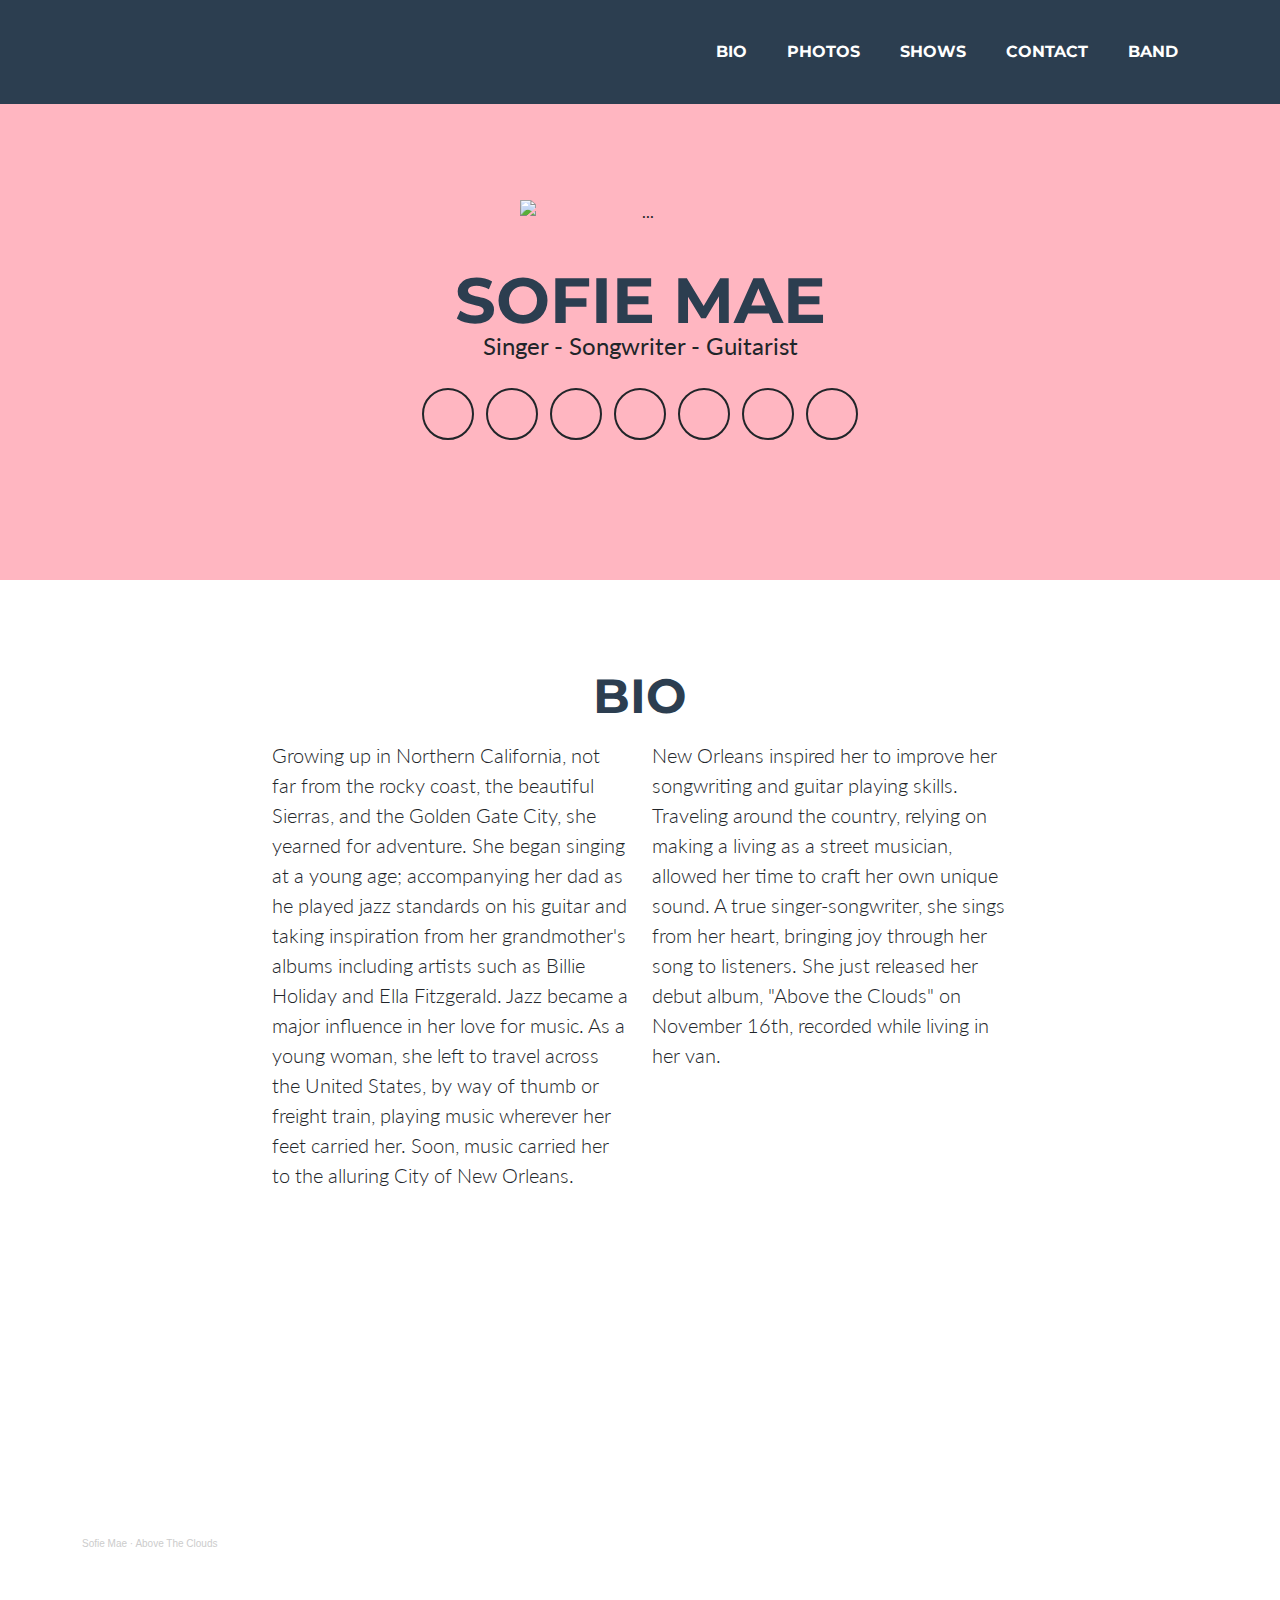
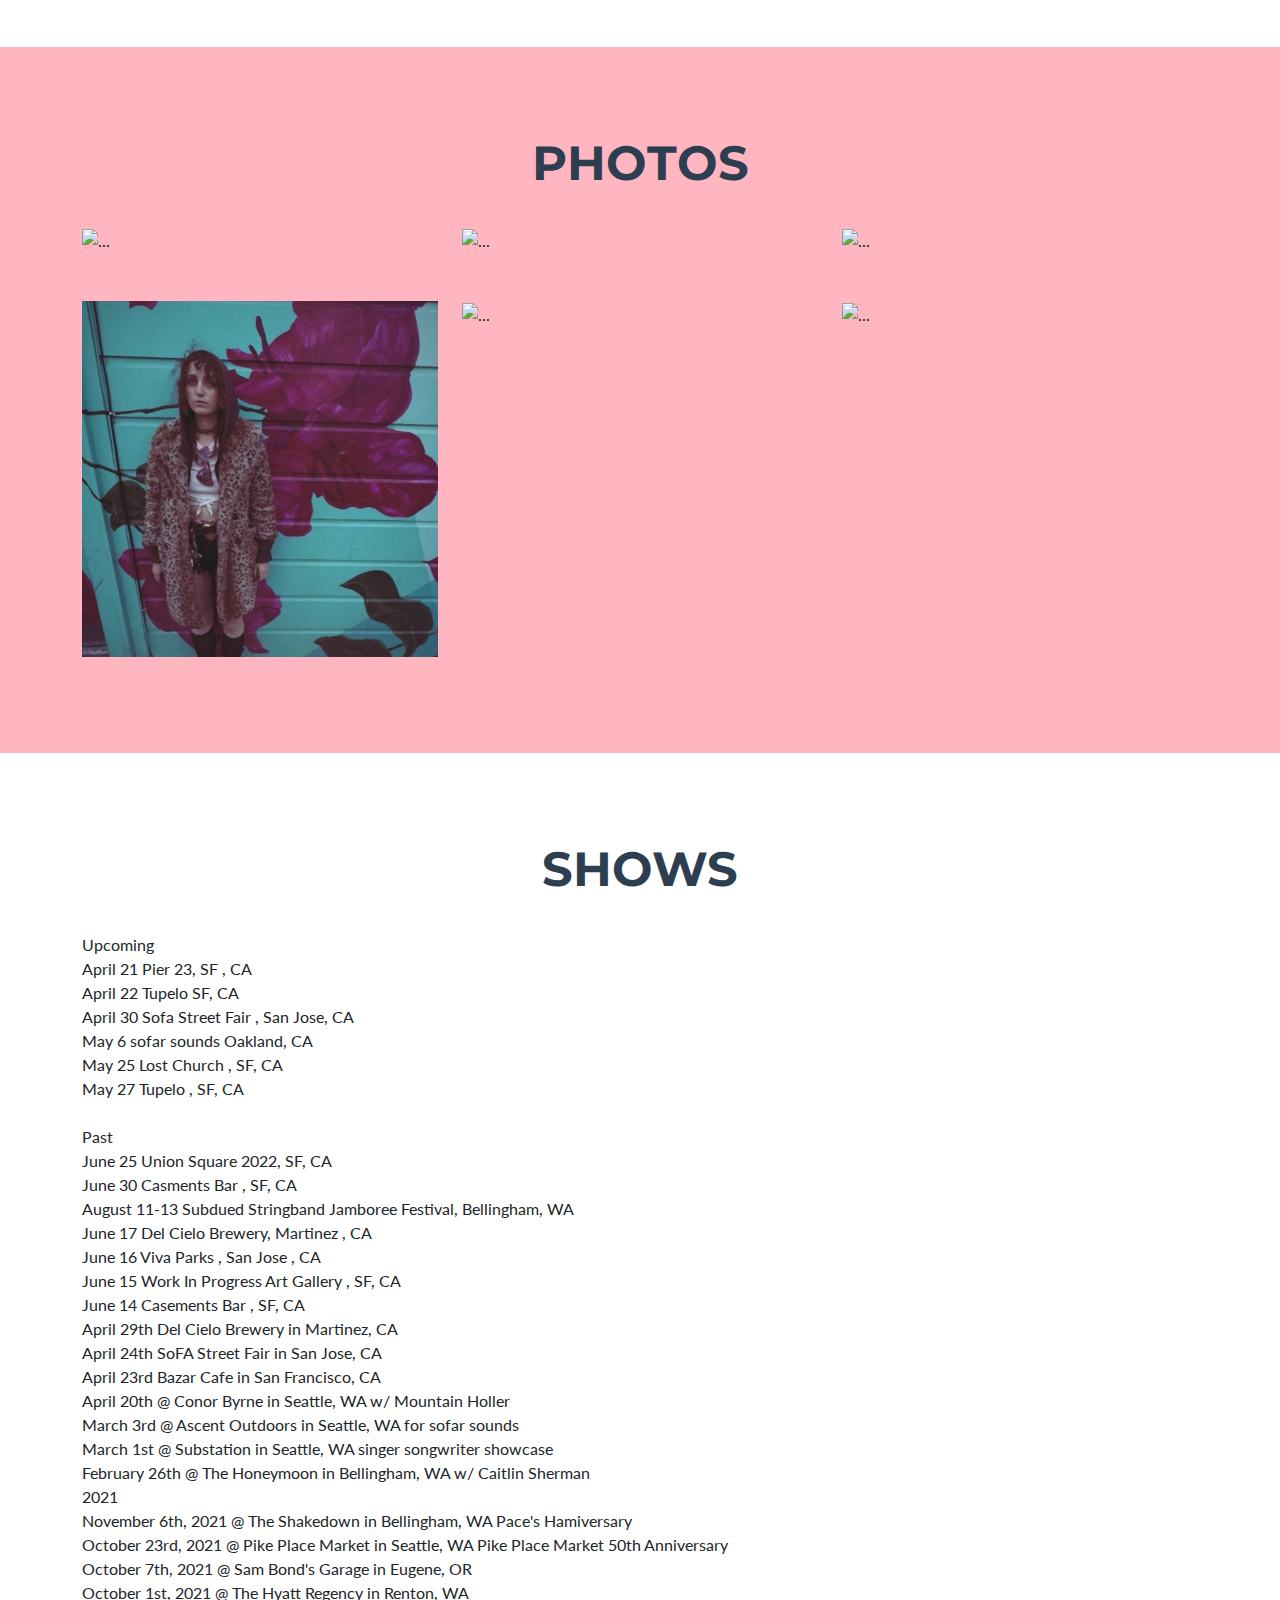
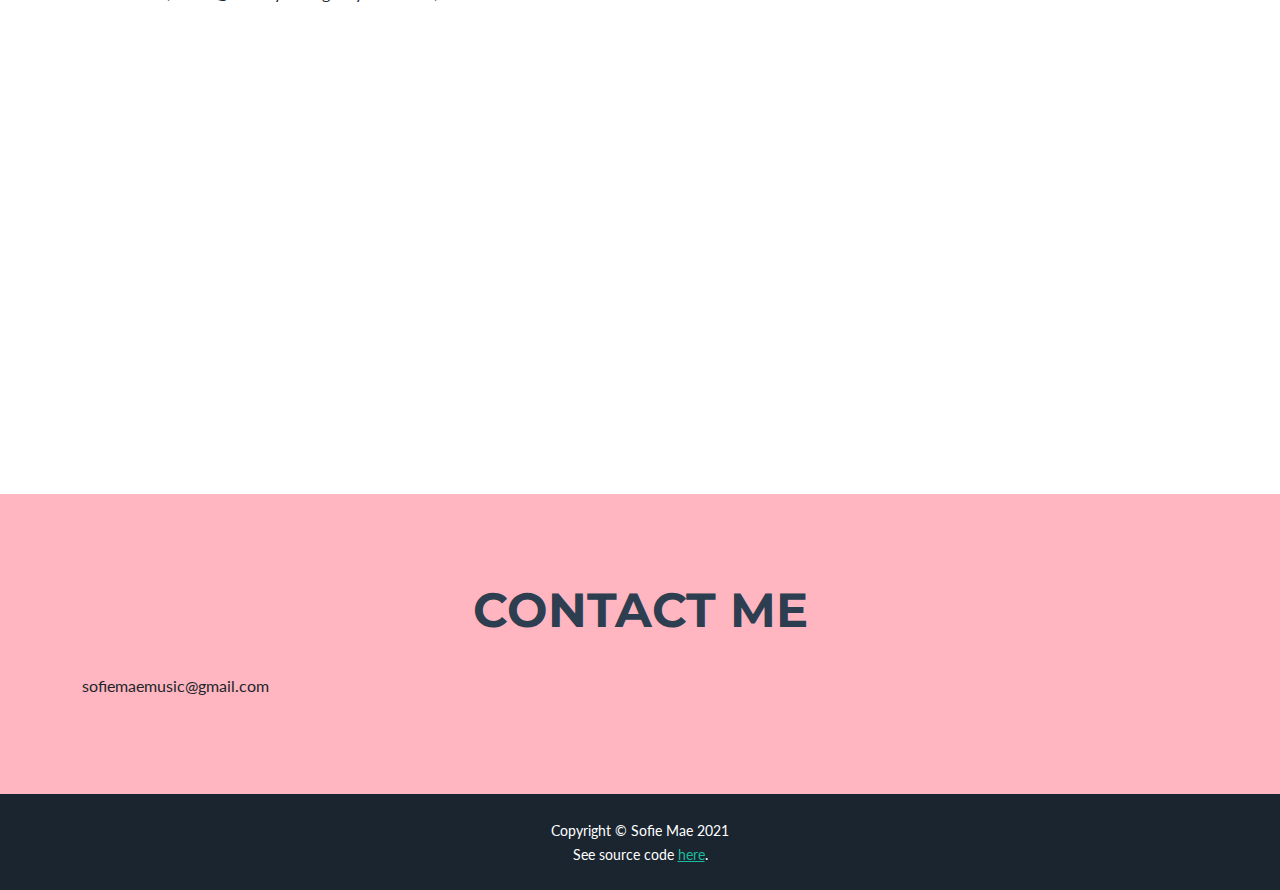
==== index.html @ 4bfcd693 "modify sofie band epk" ====
<!DOCTYPE html>
<html lang="en">
    <head>
        <meta charset="utf-8" />
        <meta name="viewport" content="width=device-width, initial-scale=1, shrink-to-fit=no" />
        <meta name="description" content="" />
        <meta name="author" content="" />
        <title>Sofie Mae - Musician</title>
        <!-- Favicon-->
        <link rel="icon" type="image/x-icon" href="assets/favicon.ico" />
        <!-- Font Awesome icons (free version)-->
        <script src="https://use.fontawesome.com/releases/v5.15.4/js/all.js" crossorigin="anonymous"></script>
        <!-- Google fonts-->
        <link href="https://fonts.googleapis.com/css?family=Montserrat:400,700" rel="stylesheet" type="text/css" />
        <link href="https://fonts.googleapis.com/css?family=Lato:400,700,400italic,700italic" rel="stylesheet" type="text/css" />
        <!-- Core theme CSS (includes Bootstrap)-->
        <link href="css/styles.css" rel="stylesheet" />
    </head>
    <body id="page-top">
        <!-- Navigation-->
        <nav class="navbar navbar-expand-lg bg-secondary text-uppercase fixed-top" id="mainNav">
            <div class="container">
                <!-- <a class="navbar-brand" href="#page-top">Start Bootstrap</a> -->
                <button class="navbar-toggler text-uppercase font-weight-bold bg-primary text-white rounded" type="button" data-bs-toggle="collapse" data-bs-target="#navbarResponsive" aria-controls="navbarResponsive" aria-expanded="false" aria-label="Toggle navigation">
                    Menu
                    <i class="fas fa-bars"></i>
                </button>
                <div class="collapse navbar-collapse" id="navbarResponsive">
                    <ul class="navbar-nav ms-auto">
                        <li class="nav-item mx-0 mx-lg-1"><a class="nav-link py-3 px-0 px-lg-3 rounded" href="#bio">Bio</a></li>
                        <li class="nav-item mx-0 mx-lg-1"><a class="nav-link py-3 px-0 px-lg-3 rounded" href="#photos">Photos</a></li>
                        <li class="nav-item mx-0 mx-lg-1"><a class="nav-link py-3 px-0 px-lg-3 rounded" href="#shows">Shows</a></li>
                        <li class="nav-item mx-0 mx-lg-1"><a class="nav-link py-3 px-0 px-lg-3 rounded" href="#contact">Contact</a></li>
                        <li class="nav-item mx-0 mx-lg-1"><a class="nav-link py-3 px-0 px-lg-3 rounded" href="./band/index.html">Band</a></li>
                    </ul>
                </div>
            </div>
        </nav>
        <!-- Masthead-->
        <header class="masthead bg-primary text-center">
            <div class="container d-flex align-items-center flex-column">
                <!-- Masthead Avatar Image-->
                <img class="masthead-avatar mb-5" src="assets/img/sofiemae_headshot.png" alt="..." />
                <!-- Masthead Heading-->
                <h1 class="masthead-heading text-uppercase text-secondary mb-0">Sofie Mae</h1>
                <!-- Icon Divider-->

                <!-- Masthead Subheading-->
                <p class="masthead-subheading font-weight-light mb-0">Singer - Songwriter - Guitarist</p>
                <br>
                <div class="col-lg-5 mb-5 mb-lg-0">
                    <a class="btn btn-outline-dark btn-social mx-1" href="https://www.facebook.com/sofiemaemusic/"><i class="fab fa-fw fa-facebook-f"></i></a>
                    <a class="btn btn-outline-dark btn-social mx-1" href="https://www.instagram.com/sofie_mae_/?hl=en"><i class="fab fa-fw fa-instagram"></i></a>
                    <a class="btn btn-outline-dark btn-social mx-1" href="https://open.spotify.com/album/0cqaPQWXZ2ipDE9Kksuar0"><i class="fab fa-fw fa-spotify"></i></a>
                    <a class="btn btn-outline-dark btn-social mx-1" href="https://sofiemaemusic.bandcamp.com/"><i class="fab fa-fw fa-bandcamp"></i></a>
                    <a class="btn btn-outline-dark btn-social mx-1" href="https://www.youtube.com/channel/UCxjaNoT_OwjIcikXHtVGrjg/featured"><i class="fab fa-fw fa-youtube"></i></a>
                    <a class="btn btn-outline-dark btn-social mx-1" href="https://soundcloud.com/sofiemae"><i class="fab fa-fw fa-soundcloud"></i></a>
                    <a class="btn btn-outline-dark btn-social mx-1" href="https://music.apple.com/us/artist/sofie-mae/1588811404"><i class="fab fa-fw fa-itunes-note"></i></a>
                </div>
                <div class="divider-custom"> <!-- divider-light -->
                    <!-- <div class="divider-custom-line"></div> -->
                    <!-- <div class="divider-custom-icon"><i class="fas fa-star"></i></div> -->
                    <!-- <div class="divider-custom-line"></div> -->
                </div>
                
            </div>
        </header>
        <!-- Bio Section-->
        <section class="page-section about" id="bio">
            <div class="container">
                <!-- Bio Section Heading-->
                <h2 class="page-section-heading text-center text-uppercase text-secondary mb-0">Bio</h2>
                <br>
                <!-- Bio Section Content-->
                <div class="row">
                    <div class="col-lg-4 ms-auto"><p class="lead">Growing up in Northern California, not far from the rocky coast, the beautiful Sierras, and the Golden Gate City, she yearned for adventure. 
                        She began singing at a young age; accompanying her dad as he played jazz standards on his guitar and taking inspiration from her grandmother's albums including artists such as Billie Holiday and Ella Fitzgerald. 
                        Jazz became a major influence in her love for music. 
                        As a young woman, she left to travel across the United States, by way of thumb or freight train, playing music wherever her feet carried her. 
                        Soon, music carried her to the alluring City of New Orleans. </p></div>
                    <div class="col-lg-4 me-auto"><p class="lead"> New Orleans inspired her to improve her songwriting and guitar playing skills. 
                        Traveling around the country, relying on making a living as a street musician, allowed her time to craft her own unique sound. 
                        A true singer-songwriter, she sings from her heart, bringing joy through her song to listeners. 
                        She just released her debut album, "Above the Clouds" on November 16th, recorded while living in her van.</p></div>
                </div>
                <br>
                <iframe width="100%" height="300" scrolling="no" frameborder="no" allow="autoplay" src="https://w.soundcloud.com/player/?url=https%3A//api.soundcloud.com/playlists/1343465968&color=%23d894ac&auto_play=false&hide_related=false&show_comments=true&show_user=true&show_reposts=false&show_teaser=true&visual=true"></iframe><div style="font-size: 10px; color: #cccccc;line-break: anywhere;word-break: normal;overflow: hidden;white-space: nowrap;text-overflow: ellipsis; font-family: Interstate,Lucida Grande,Lucida Sans Unicode,Lucida Sans,Garuda,Verdana,Tahoma,sans-serif;font-weight: 100;"><a href="https://soundcloud.com/sofiemae" title="Sofie Mae" target="_blank" style="color: #cccccc; text-decoration: none;">Sofie Mae</a> · <a href="https://soundcloud.com/sofiemae/sets/above-the-clouds" title="Above The Clouds" target="_blank" style="color: #cccccc; text-decoration: none;">Above The Clouds</a></div>
            </div>
        </section>
        <!-- Photos Section-->
        <section class="page-section bg-primary mb-0" id="photos">
            <div class="container">
                <!-- Portfolio Section Heading-->
                <h2 class="page-section-heading text-center text-uppercase text-secondary mb-0">Photos</h2>
                <!-- Icon Divider-->
                <div class="divider-custom">
                    <!-- <div class="divider-custom-line"></div> -->
                </div>
                <!-- Portfolio Grid Items-->
                <div class="row justify-content-center">
                    <!-- Portfolio Item 1-->
                    <div class="col-md-6 col-lg-4 mb-5">
                        <div class="portfolio-item mx-auto">
                            <img class="img-fluid rounded-edges" src="assets/img/portfolio/sofie1.jpeg" alt="..." />
                        </div>
                    </div>
                    <!-- Portfolio Item 2-->
                    <div class="col-md-6 col-lg-4 mb-5">
                        <div class="portfolio-item mx-auto">
                            <img class="img-fluid rounded-edges" src="assets/img/portfolio/sofie7.png" alt="..." />
                        </div>
                    </div>
                    <!-- Portfolio Item 3-->
                    <div class="col-md-6 col-lg-4 mb-5">
                        <div class="portfolio-item mx-auto">
                            <img class="img-fluid rounded-edges" src="assets/img/portfolio/sofie3.jpeg" alt="..." />
                        </div>
                    </div>
                    
                    <!-- Portfolio Item 4-->
                    <div class="col-md-6 col-lg-4 mb-5 mb-lg-0">
                        <div class="portfolio-item mx-auto">
                            <img class="img-fluid rounded-edges" src="assets/img/portfolio/sofie8.jpg" alt="..." />
                        </div>
                    </div>
                    <!-- Portfolio Item 5-->
                    <div class="col-md-6 col-lg-4 mb-5 mb-md-0">
                        <div class="portfolio-item mx-auto">
                            <img class="img-fluid rounded-edges" src="assets/img/portfolio/sofie5.jpeg" alt="..." />
                        </div>
                    </div>
                    <!-- Portfolio Item 6-->
                    <div class="col-md-6 col-lg-4 mb-5">
                        <div class="portfolio-item mx-auto">
                            <img class="img-fluid rounded-edges" src="assets/img/portfolio/sofie6.jpeg" alt="..." />
                        </div>
                    </div>
                </div>
            </div>
        </section>
        <!-- Shows Section-->
        <section class="page-section mb-0" id="shows">
            <div class="container">
                <!-- Shows Section Heading-->
                <h2 class="page-section-heading text-center text-uppercase text-secondary mb-0">Shows</h2>
                <!-- Icon Divider-->
                <div class="divider-custom">
                    <!-- <div class="divider-custom-line"></div> -->
                    <!-- <div class="divider-custom-line"></div> -->
                </div>
               
                
               Upcoming <br>
                
               April 21 Pier 23, SF , CA <br>
                
               April 22  Tupelo  SF, CA <br>
                
               April 30 Sofa Street Fair , San Jose, CA <br>
                
               May 6  sofar sounds Oakland, CA <br>
                
               May 25 Lost Church , SF, CA <br>
                
               May 27 Tupelo , SF, CA <br><br>
                
               Past  <br> 
                
               June 25 Union Square 2022, SF, CA <br>
               
               June 30 Casments Bar , SF, CA <br>
                
               August 11-13 Subdued Stringband Jamboree Festival, Bellingham, WA <br>
                
               June 17 Del Cielo Brewery, Martinez , CA <br> 
                
               June 16 Viva Parks , San Jose , CA <br> 
                
               June 15 Work In Progress Art Gallery , SF, CA <br>
               
               June 14 Casements Bar , SF, CA <br>
              
               April 29th Del Cielo Brewery in Martinez, CA <br>
                  
               April 24th SoFA Street Fair in San Jose, CA <br>
                
               April 23rd Bazar Cafe in San Francisco, CA <br> 
                           
               April 20th @ Conor Byrne in Seattle, WA
               w/ Mountain Holler<br> 
                
               March 3rd @ Ascent Outdoors in Seattle, WA
               for sofar sounds<br>
               
               March 1st @ Substation in Seattle, WA
               singer songwriter showcase <br>
                
               February 26th @ The Honeymoon in Bellingham, WA
               w/ Caitlin Sherman <br>
                
               2021 <br>
                
               November 6th, 2021 @ The Shakedown in Bellingham, WA
               Pace's Hamiversary<br>
                
               October 23rd, 2021 @ Pike Place Market in Seattle, WA
               Pike Place Market 50th Anniversary<br>
                
               October 7th, 2021 @ Sam Bond's Garage in Eugene, OR<br>
              
               October 1st, 2021 @ The Hyatt Regency in Renton, WA<br>
                
                
                <br><br><br>
                
                <center><iframe width="560" height="315" src="https://www.youtube.com/embed/391ldFhohDA" title="YouTube video player" frameborder="0" allow="accelerometer; autoplay; clipboard-write; encrypted-media; gyroscope; picture-in-picture" allowfullscreen></iframe></center>
            </div>
        </section>
         <!-- Contact Section-->
        <section class="page-section bg-primary mb-0" id="contact">
            <div class="container">
                <!-- Contact Section Heading-->
                <h2 class="page-section-heading text-center text-uppercase text-secondary mb-0">Contact Me</h2>
                <!-- Icon Divider-->
                <div class="divider-custom">
                    <!-- <div class="divider-custom-line"></div> -->
                    <!-- <div class="divider-custom-icon"><i class="fas fa-star"></i></div> -->
                    <!-- <div class="divider-custom-line"></div> -->
                </div>
                
                sofiemaemusic@gmail.com
               
            </div>
        </section>
        <!-- Copyright Section-->
        <div class="copyright py-4 text-center text-white">
            <div class="container"><small>Copyright &copy; Sofie Mae 2021</small></div>
            <div class="container"><small>See source code <a href="https://github.com/j-woodlee/sofiemae-website">here</a>. </small></div>

        </div>
        <!-- Bootstrap core JS-->
        <script src="https://cdn.jsdelivr.net/npm/bootstrap@5.1.3/dist/js/bootstrap.bundle.min.js"></script>
        <!-- Core theme JS-->
        <script src="js/scripts.js"></script>
        <!-- * * * * * * * * * * * * * * * * * * * * * * * * * * * * * * * * * * * * * * * *-->
        <!-- * *                               SB Forms JS                               * *-->
        <!-- * * Activate your form at https://startbootstrap.com/solution/contact-forms * *-->
        <!-- * * * * * * * * * * * * * * * * * * * * * * * * * * * * * * * * * * * * * * * *-->
        <script src="https://cdn.startbootstrap.com/sb-forms-latest.js"></script>
    </body>
</html>
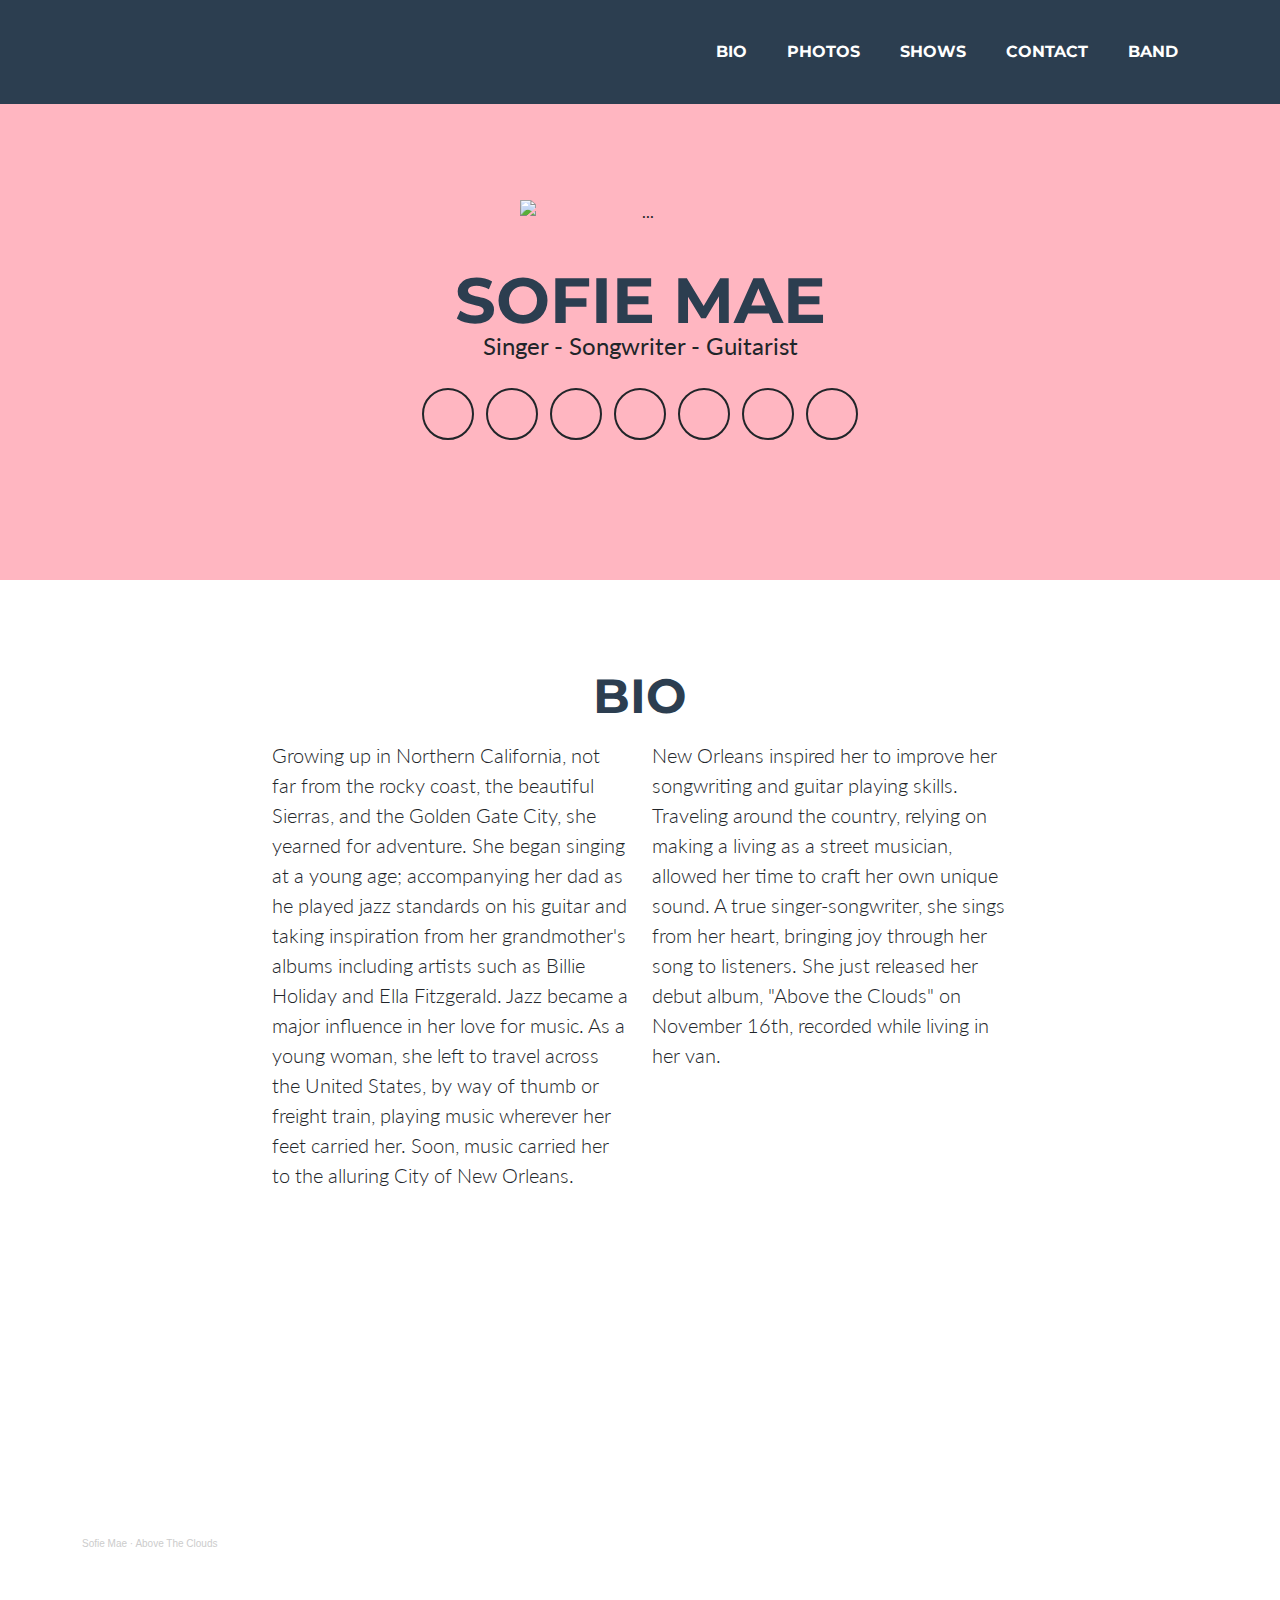
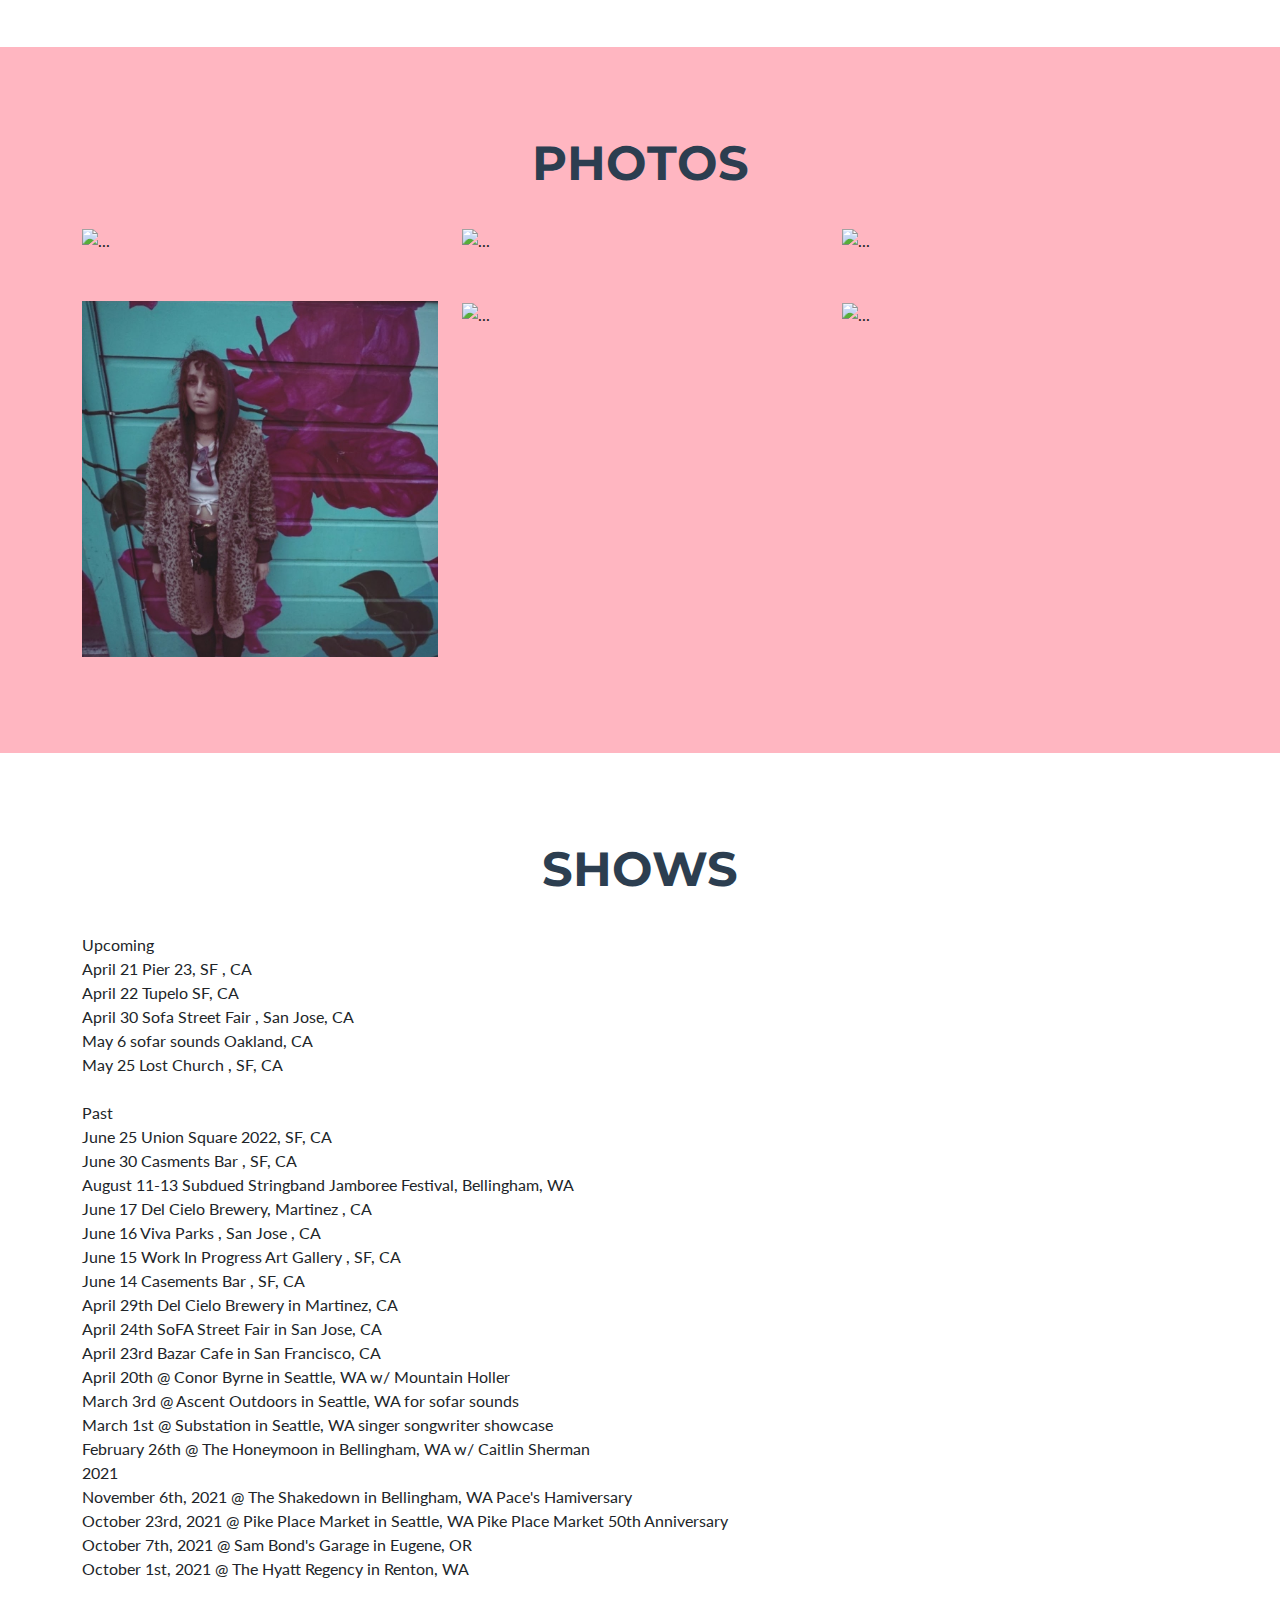
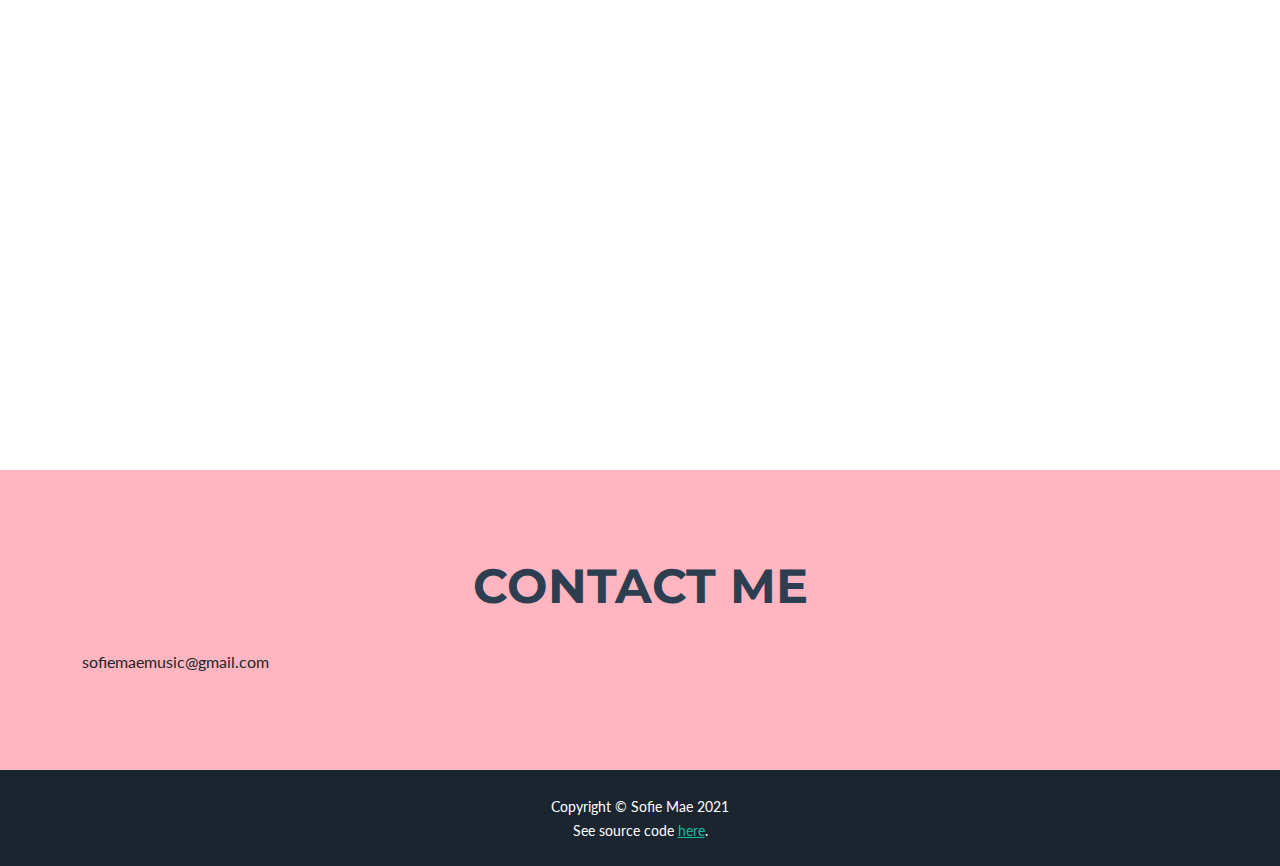
==== commit a9a7f510: "Update index.html" ====
--- a/index.html
+++ b/index.html
@@ -160,9 +160,8 @@
                 
                May 6  sofar sounds Oakland, CA <br>
                 
-               May 25 Lost Church , SF, CA <br>
-                
-               May 27 Tupelo , SF, CA <br><br>
+               May 25 Lost Church , SF, CA <br><br>
+                
                 
                Past  <br> 
                 
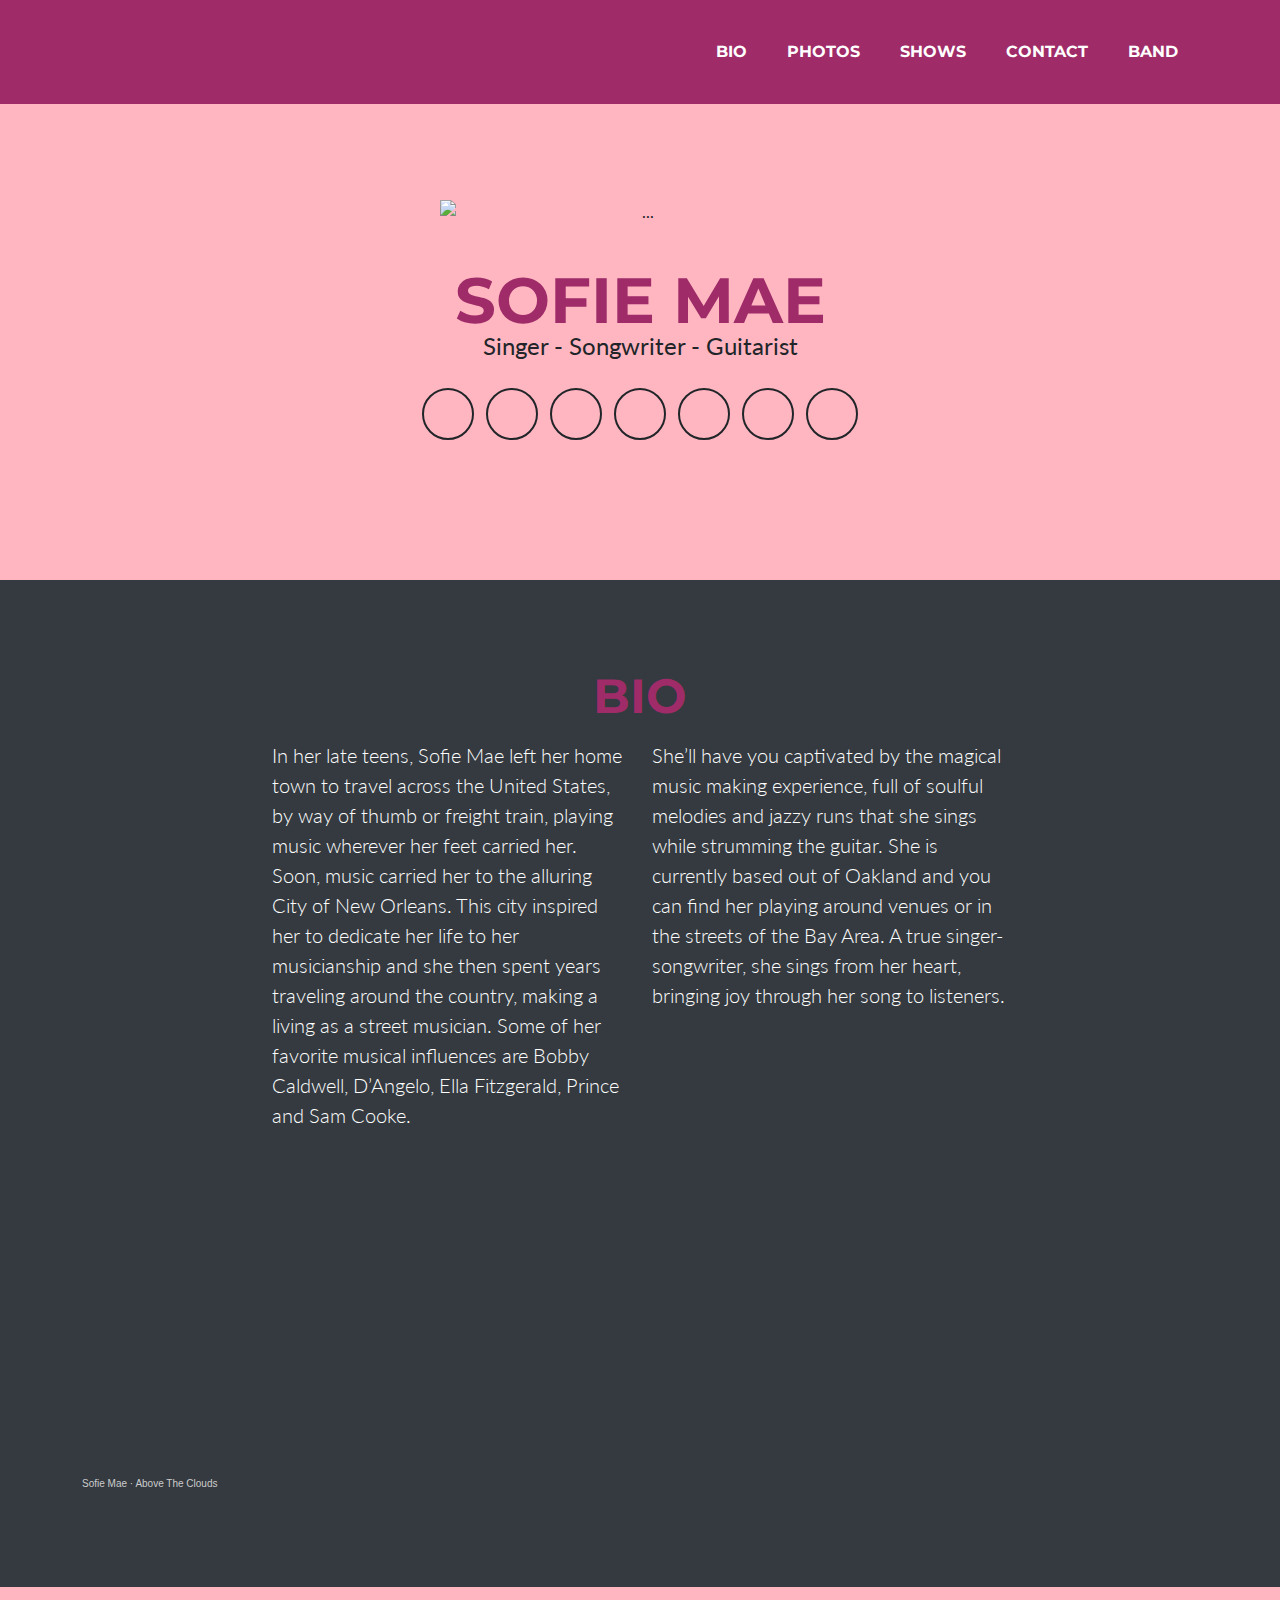
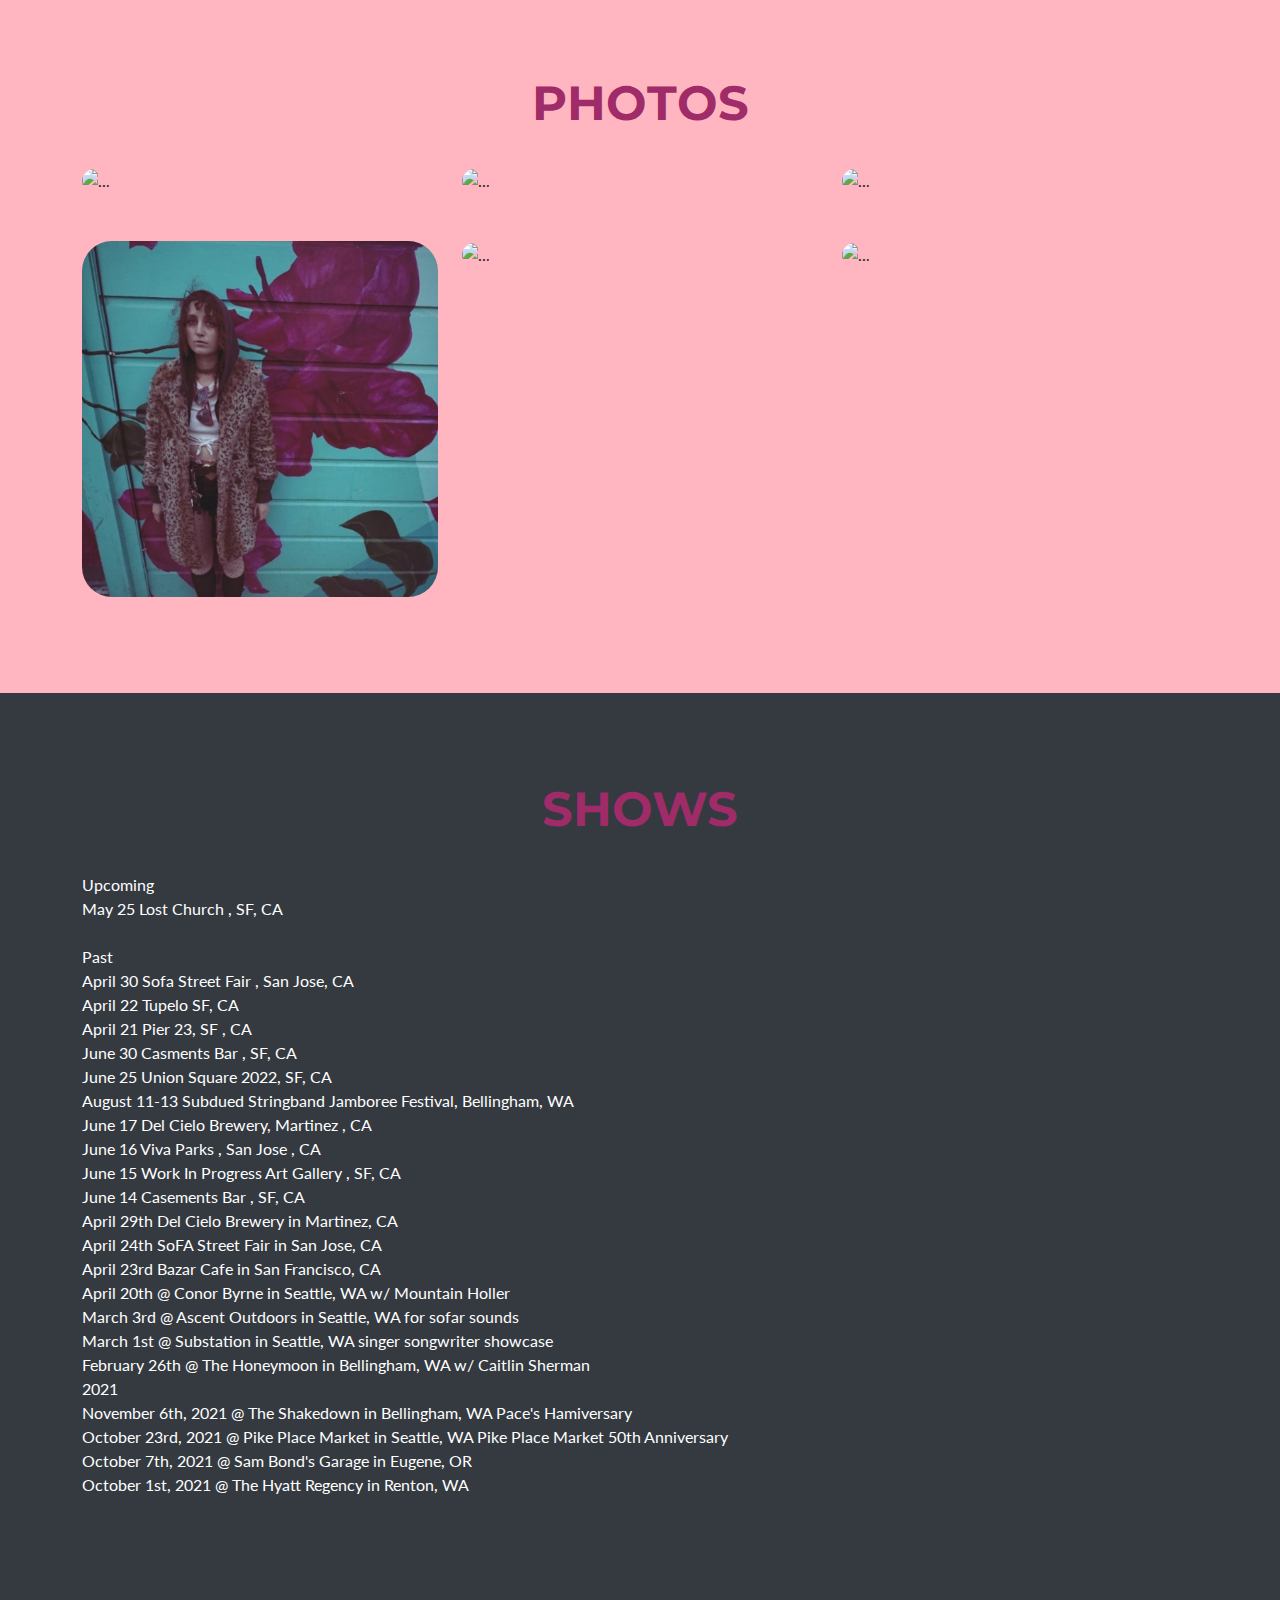
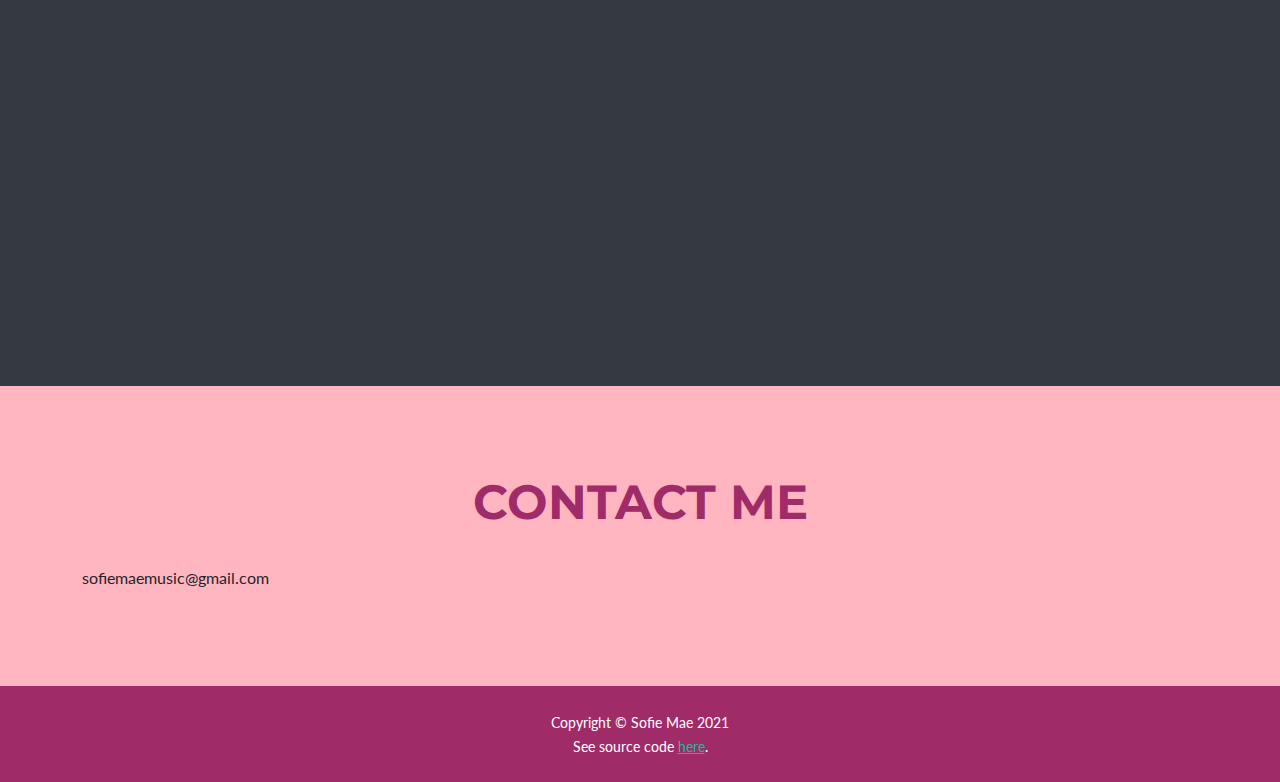
==== commit 2f4e6f16: "make gray" ====
--- a/index.html
+++ b/index.html
@@ -66,22 +66,23 @@
             </div>
         </header>
         <!-- Bio Section-->
-        <section class="page-section about" id="bio">
+        <section class="page-section about bg-gray text-white" id="bio">
             <div class="container">
                 <!-- Bio Section Heading-->
                 <h2 class="page-section-heading text-center text-uppercase text-secondary mb-0">Bio</h2>
                 <br>
                 <!-- Bio Section Content-->
                 <div class="row">
-                    <div class="col-lg-4 ms-auto"><p class="lead">Growing up in Northern California, not far from the rocky coast, the beautiful Sierras, and the Golden Gate City, she yearned for adventure. 
-                        She began singing at a young age; accompanying her dad as he played jazz standards on his guitar and taking inspiration from her grandmother's albums including artists such as Billie Holiday and Ella Fitzgerald. 
-                        Jazz became a major influence in her love for music. 
-                        As a young woman, she left to travel across the United States, by way of thumb or freight train, playing music wherever her feet carried her. 
-                        Soon, music carried her to the alluring City of New Orleans. </p></div>
-                    <div class="col-lg-4 me-auto"><p class="lead"> New Orleans inspired her to improve her songwriting and guitar playing skills. 
-                        Traveling around the country, relying on making a living as a street musician, allowed her time to craft her own unique sound. 
-                        A true singer-songwriter, she sings from her heart, bringing joy through her song to listeners. 
-                        She just released her debut album, "Above the Clouds" on November 16th, recorded while living in her van.</p></div>
+                    <div class="col-lg-4 ms-auto"><p class="lead">In her late teens, Sofie Mae left her home town to travel across the United States, 
+                        by way of thumb or freight train, playing music wherever her feet carried her. Soon, music carried her to the 
+                        alluring City of New Orleans. This city inspired her to dedicate her life to her musicianship and she then spent years 
+                        traveling around the country, making a living as a street musician.  Some of her favorite musical influences are Bobby Caldwell,
+                        D’Angelo, Ella Fitzgerald, Prince and Sam Cooke.   </p></div>
+                    <div class="col-lg-4 me-auto"><p class="lead"> She’ll have you captivated by the magical music making experience, full of soulful 
+                        melodies and jazzy runs that she sings while strumming the guitar. She is currently based out of Oakland and you can find her 
+                        playing around venues or in the streets of the Bay Area.  A true singer-songwriter, she sings from her heart, bringing joy 
+                        through her song to listeners. 
+</p></div>
                 </div>
                 <br>
                 <iframe width="100%" height="300" scrolling="no" frameborder="no" allow="autoplay" src="https://w.soundcloud.com/player/?url=https%3A//api.soundcloud.com/playlists/1343465968&color=%23d894ac&auto_play=false&hide_related=false&show_comments=true&show_user=true&show_reposts=false&show_teaser=true&visual=true"></iframe><div style="font-size: 10px; color: #cccccc;line-break: anywhere;word-break: normal;overflow: hidden;white-space: nowrap;text-overflow: ellipsis; font-family: Interstate,Lucida Grande,Lucida Sans Unicode,Lucida Sans,Garuda,Verdana,Tahoma,sans-serif;font-weight: 100;"><a href="https://soundcloud.com/sofiemae" title="Sofie Mae" target="_blank" style="color: #cccccc; text-decoration: none;">Sofie Mae</a> · <a href="https://soundcloud.com/sofiemae/sets/above-the-clouds" title="Above The Clouds" target="_blank" style="color: #cccccc; text-decoration: none;">Above The Clouds</a></div>
@@ -139,7 +140,7 @@
             </div>
         </section>
         <!-- Shows Section-->
-        <section class="page-section mb-0" id="shows">
+        <section class="page-section mb-0 bg-gray text-white" id="shows">
             <div class="container">
                 <!-- Shows Section Heading-->
                 <h2 class="page-section-heading text-center text-uppercase text-secondary mb-0">Shows</h2>
@@ -152,23 +153,21 @@
                 
                Upcoming <br>
                 
+               May 25 Lost Church , SF, CA <br><br>
+             
+                
+               Past  <br> 
+                
+               April 30 Sofa Street Fair , San Jose, CA <br>
+                
+               April 22  Tupelo  SF, CA <br>
+               
                April 21 Pier 23, SF , CA <br>
                 
-               April 22  Tupelo  SF, CA <br>
-                
-               April 30 Sofa Street Fair , San Jose, CA <br>
-                
-               May 6  sofar sounds Oakland, CA <br>
-                
-               May 25 Lost Church , SF, CA <br><br>
-                
-                
-               Past  <br> 
+               June 30 Casments Bar , SF, CA <br>
                 
                June 25 Union Square 2022, SF, CA <br>
-               
-               June 30 Casments Bar , SF, CA <br>
-                
+              
                August 11-13 Subdued Stringband Jamboree Festival, Bellingham, WA <br>
                 
                June 17 Del Cielo Brewery, Martinez , CA <br> 
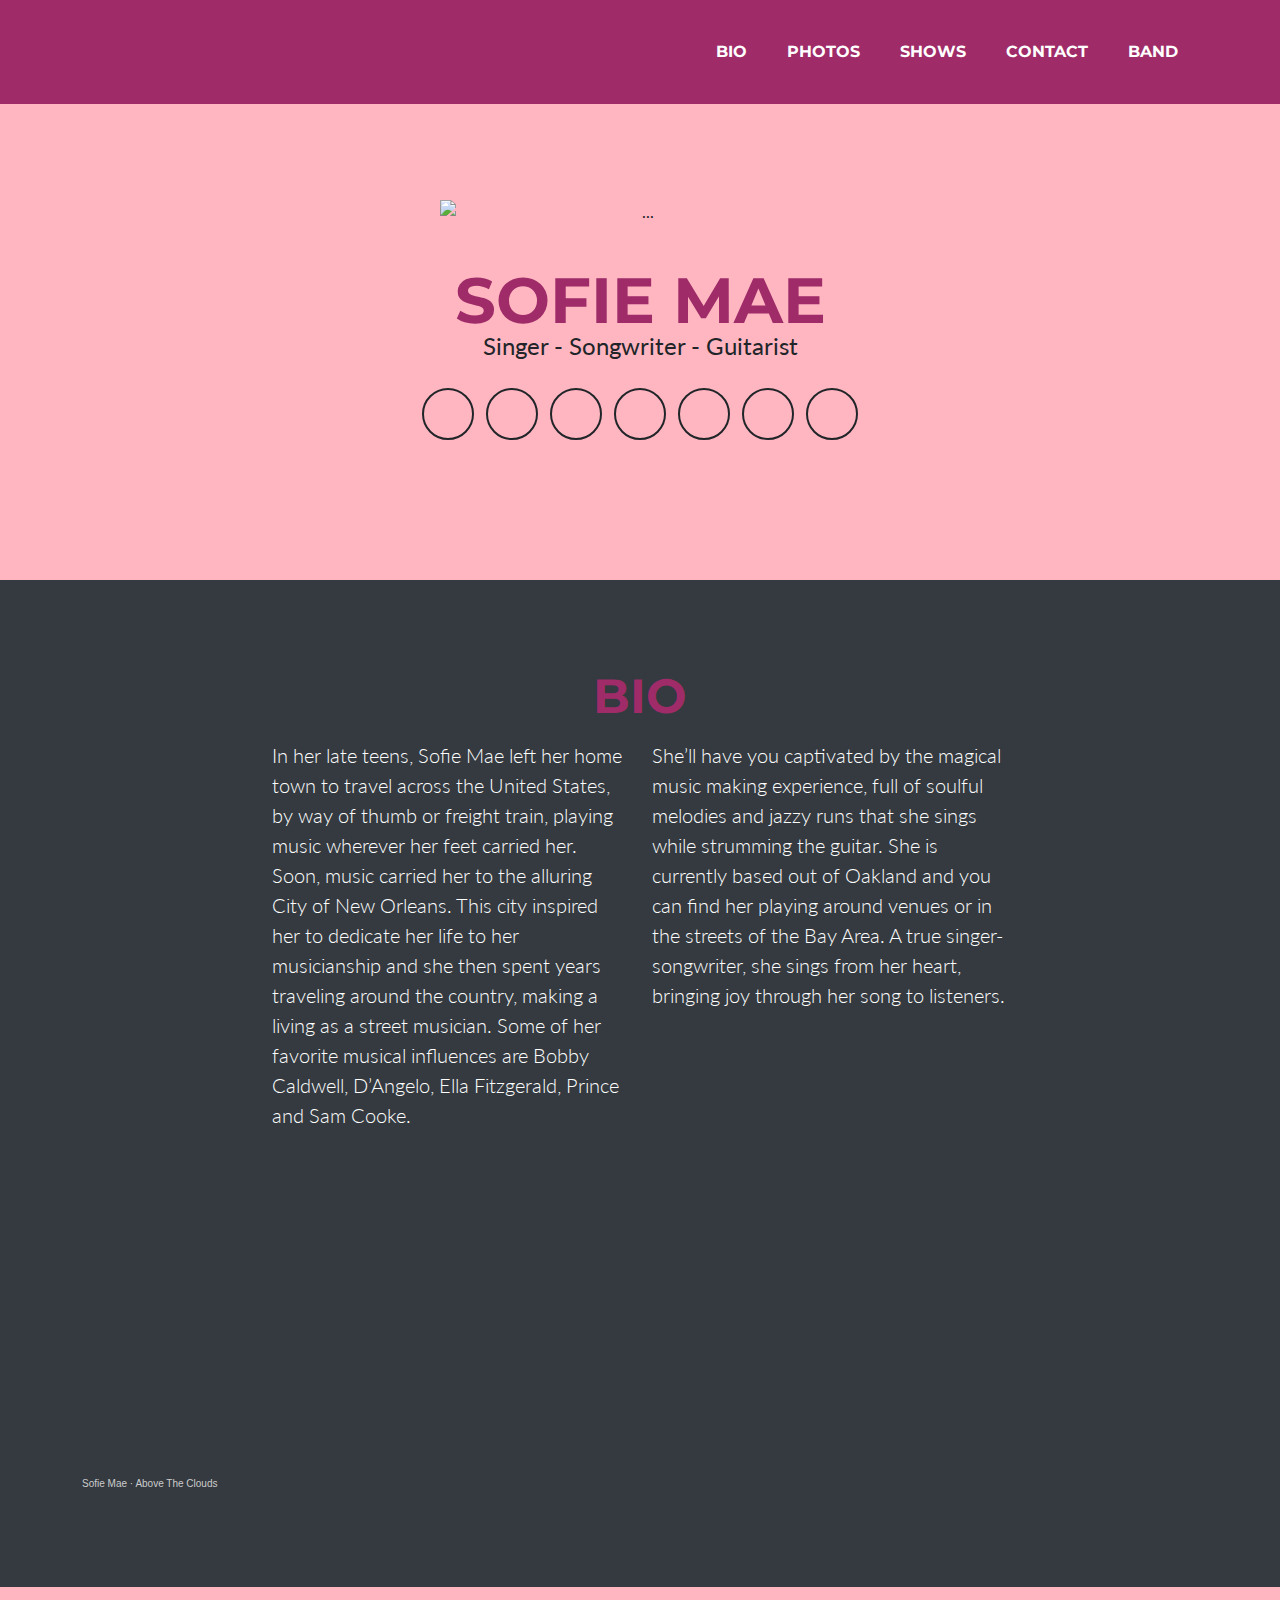
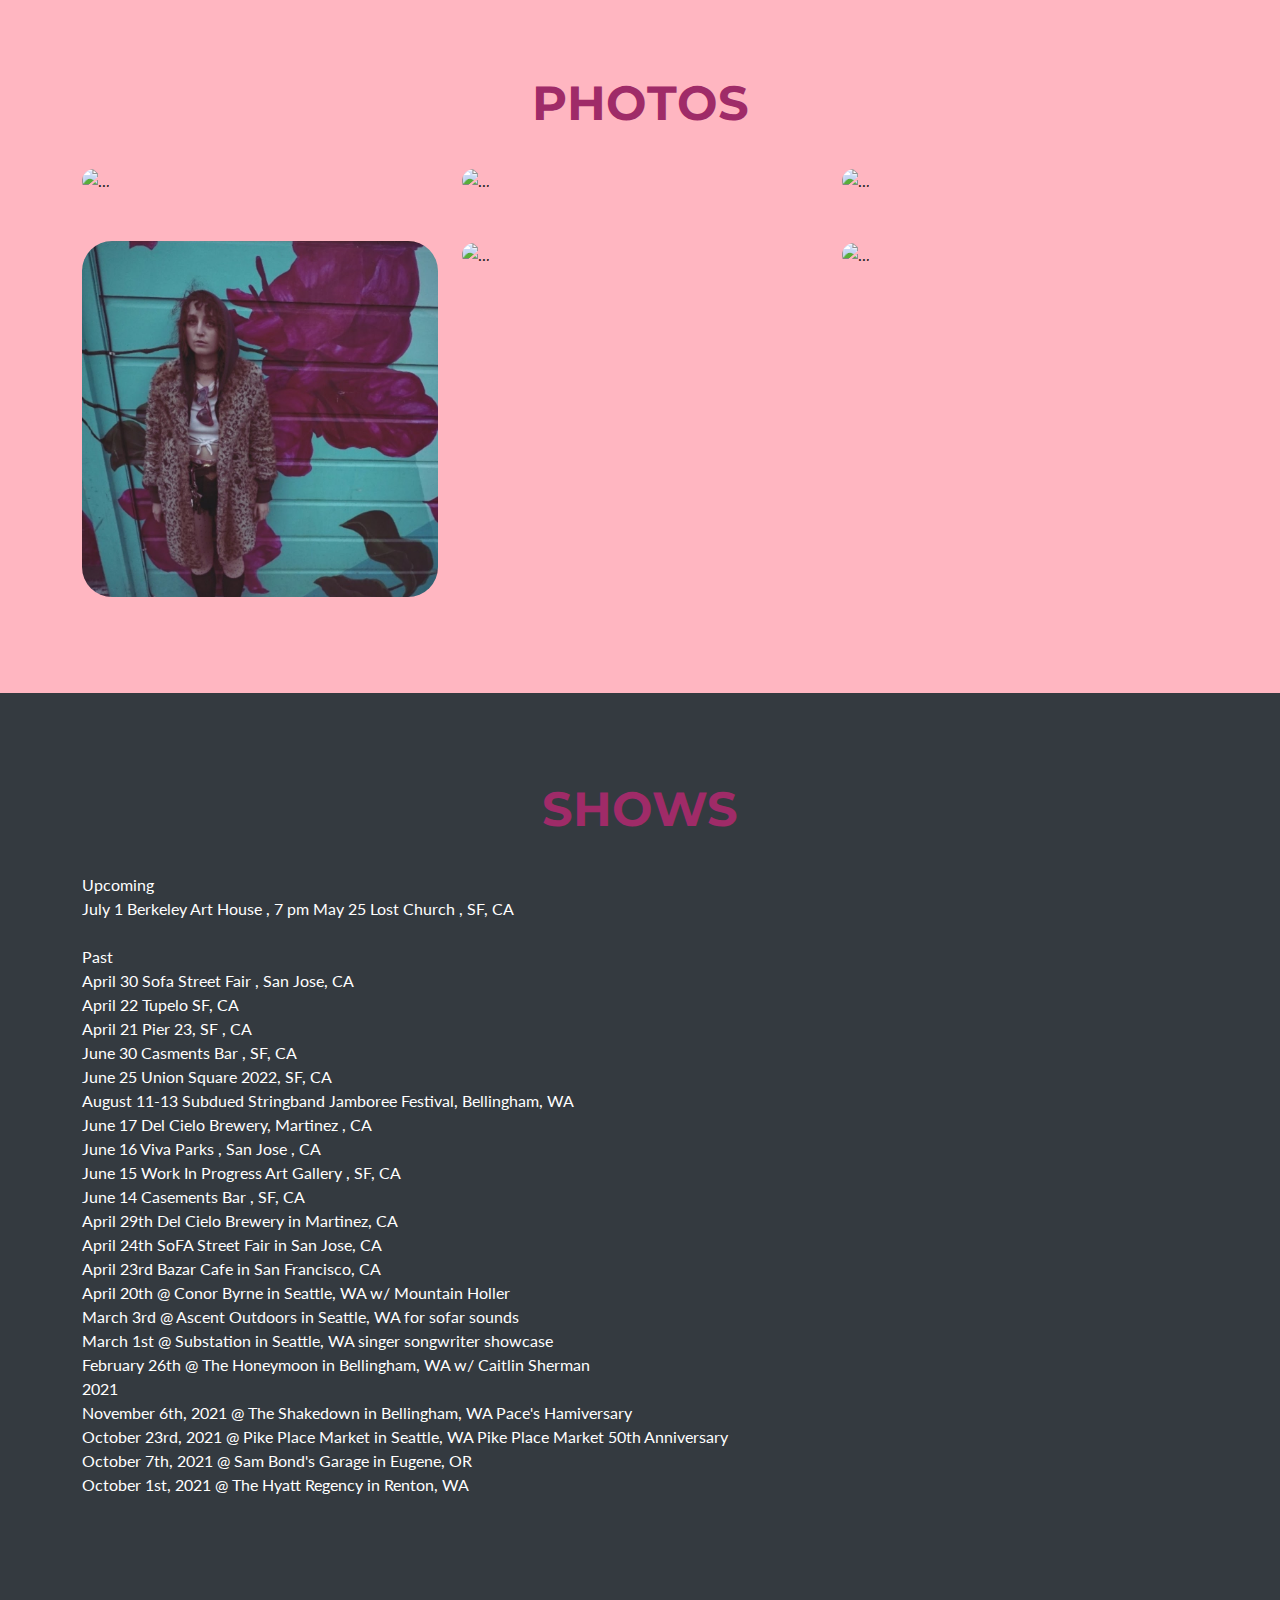
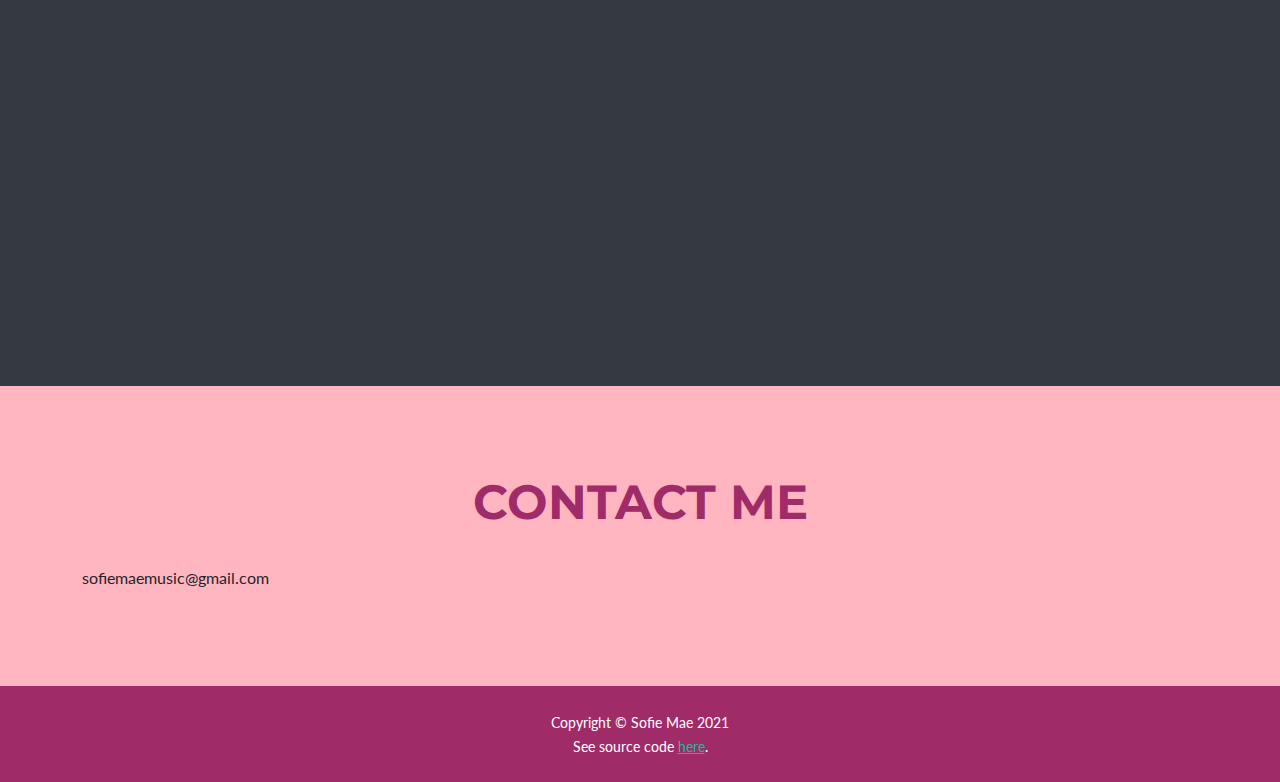
==== commit 0a2e71a3: "Merge branch 'master' of https://github.com/j-woodlee/sofiemae-website" ====
--- a/index.html
+++ b/index.html
@@ -152,6 +152,8 @@
                
                 
                Upcoming <br>
+
+               July 1  Berkeley Art House , 7 pm
                 
                May 25 Lost Church , SF, CA <br><br>
              
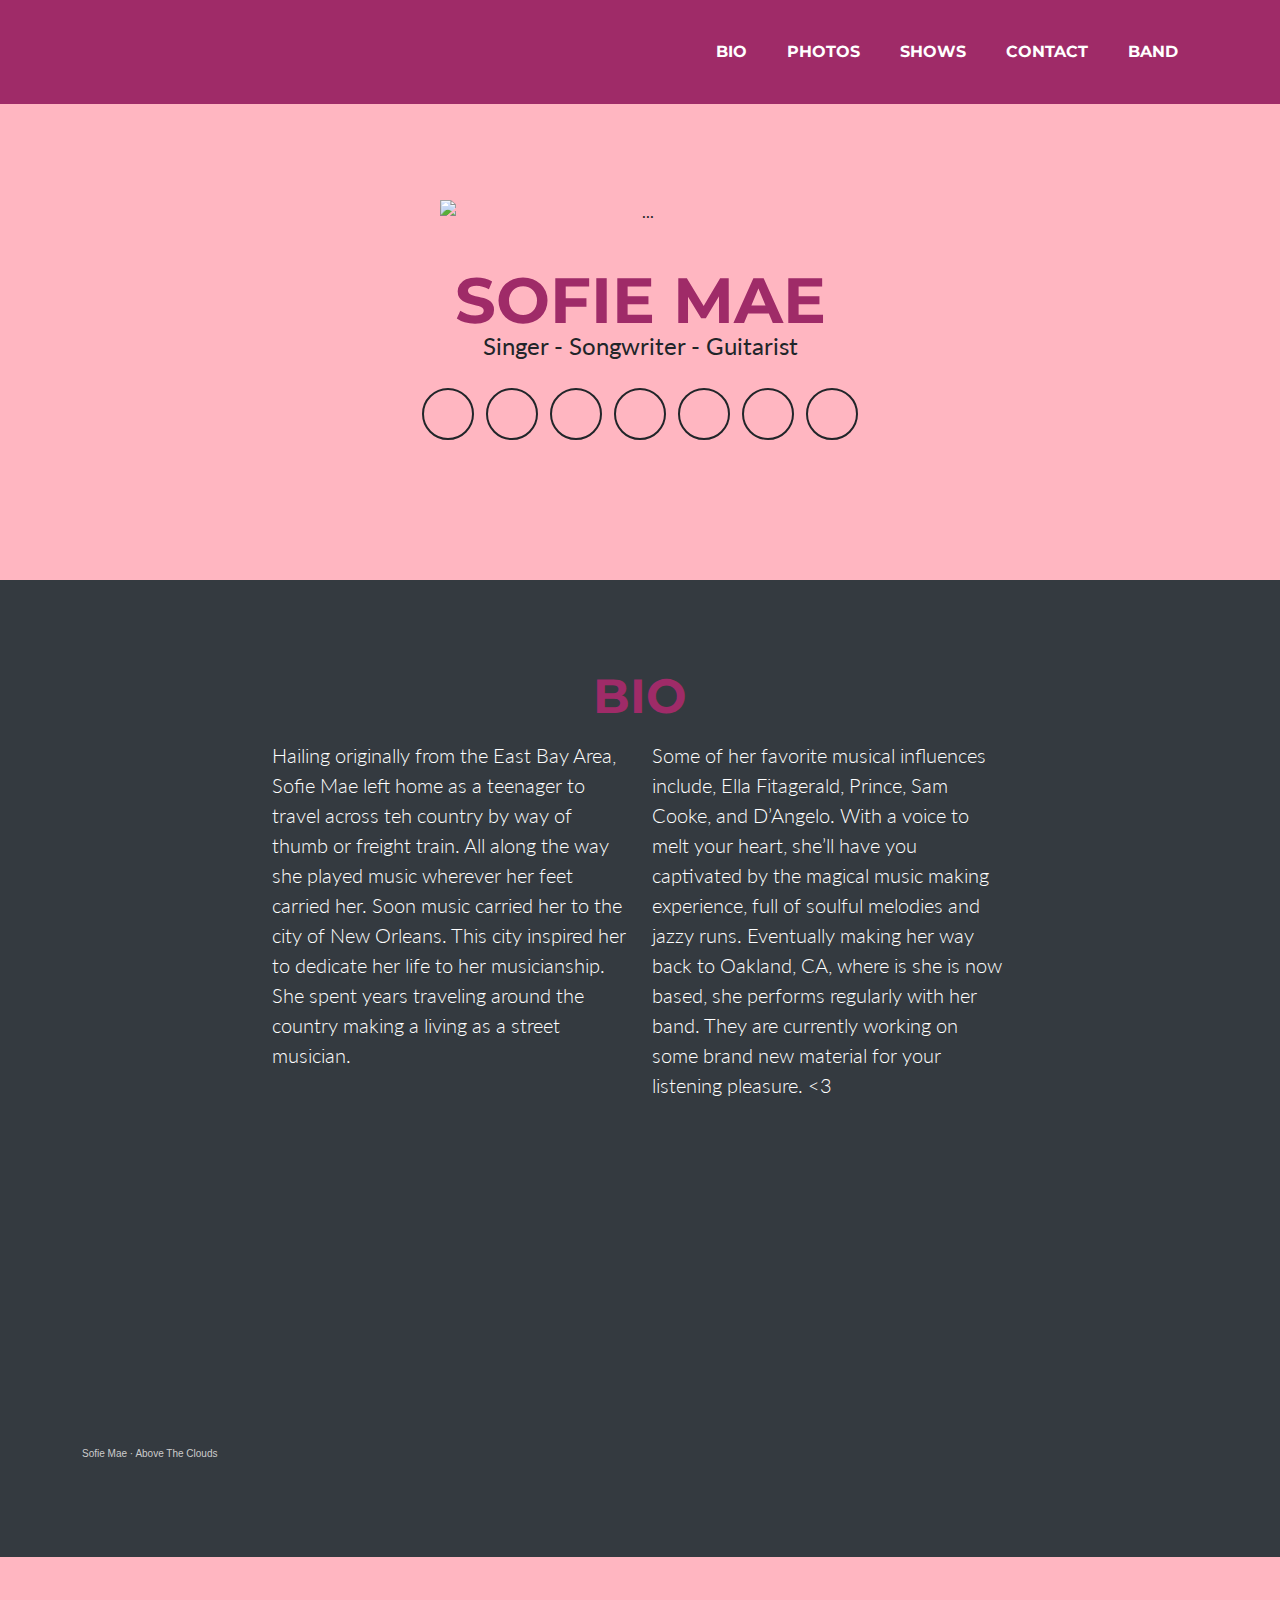
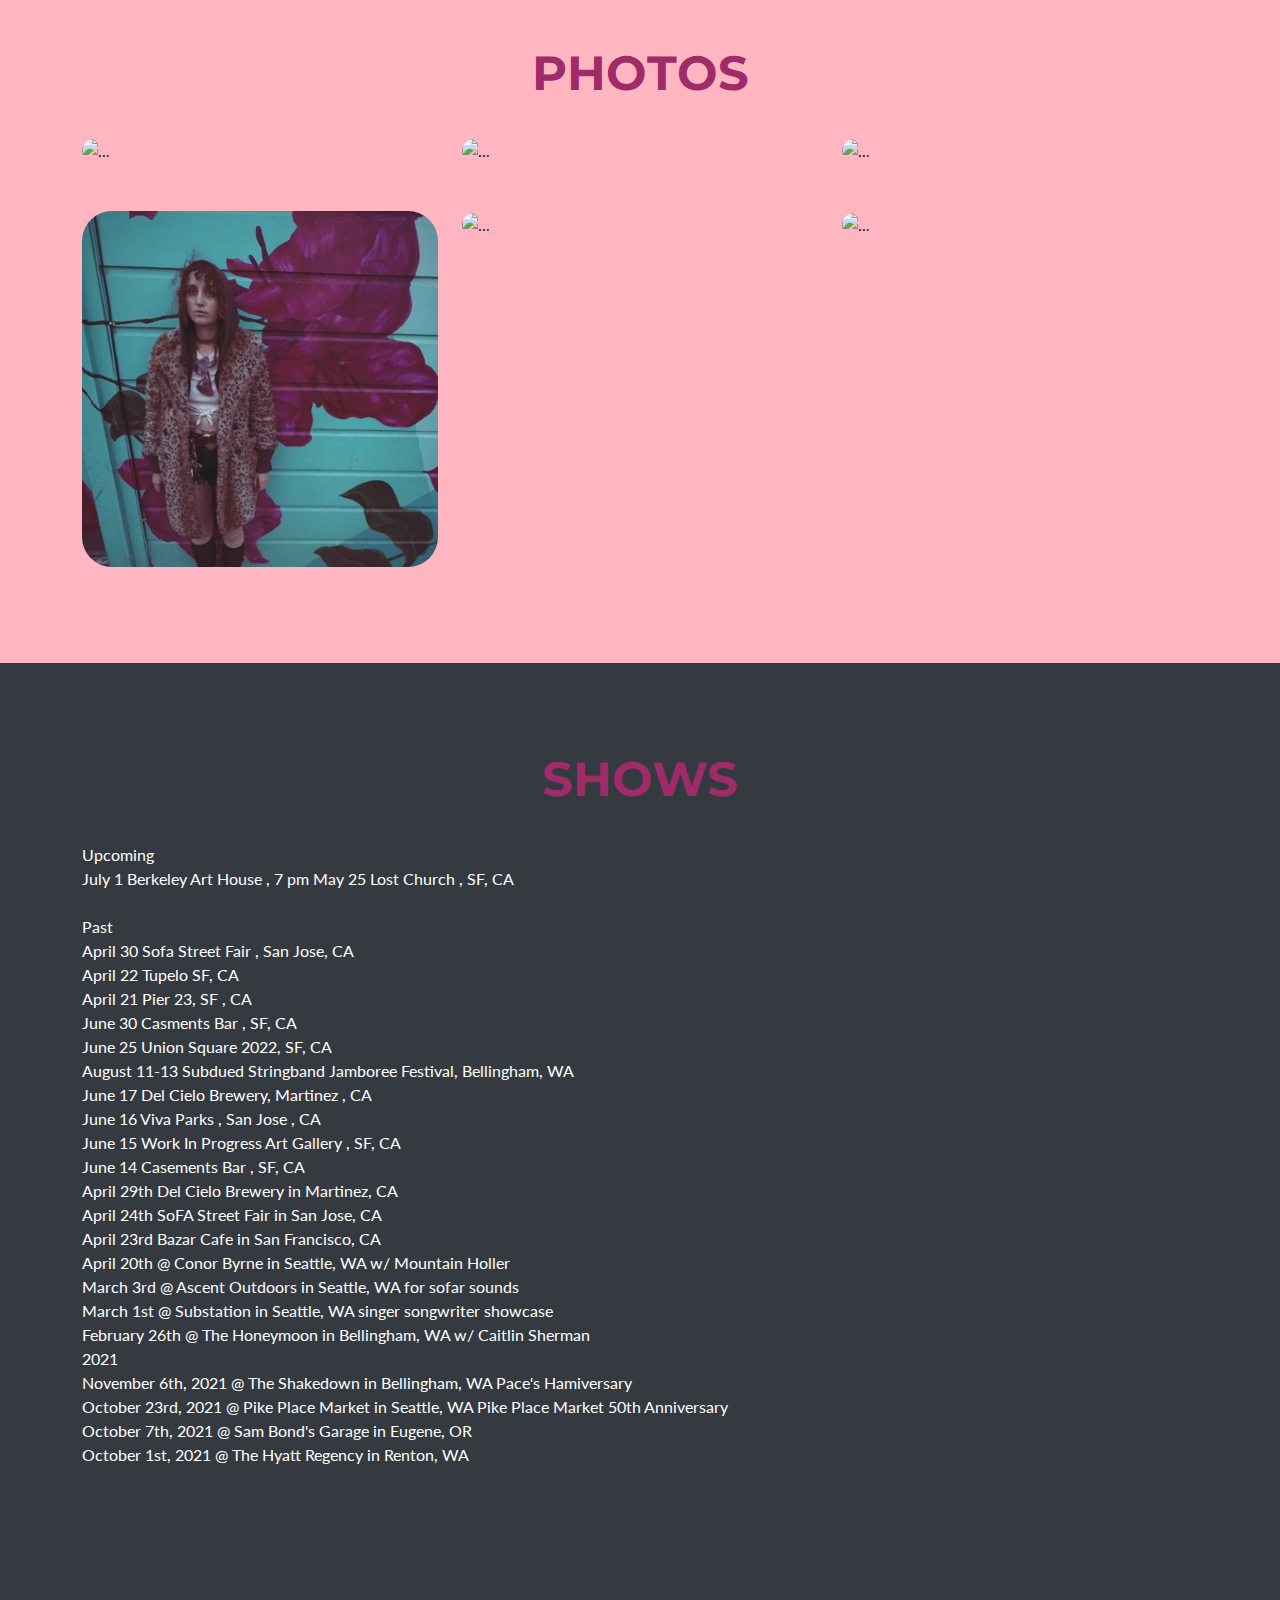
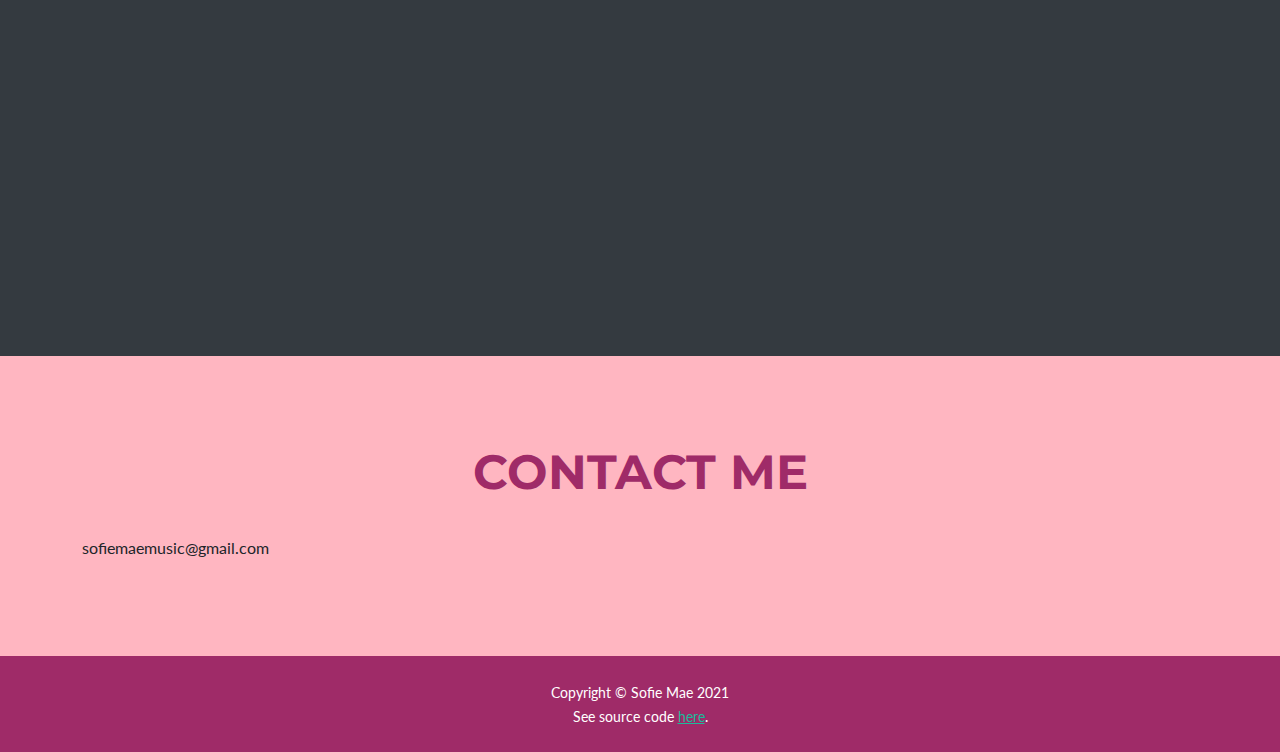
==== commit ee9570b3: "Update index.html" ====
--- a/index.html
+++ b/index.html
@@ -73,15 +73,15 @@
                 <br>
                 <!-- Bio Section Content-->
                 <div class="row">
-                    <div class="col-lg-4 ms-auto"><p class="lead">In her late teens, Sofie Mae left her home town to travel across the United States, 
-                        by way of thumb or freight train, playing music wherever her feet carried her. Soon, music carried her to the 
-                        alluring City of New Orleans. This city inspired her to dedicate her life to her musicianship and she then spent years 
-                        traveling around the country, making a living as a street musician.  Some of her favorite musical influences are Bobby Caldwell,
-                        D’Angelo, Ella Fitzgerald, Prince and Sam Cooke.   </p></div>
-                    <div class="col-lg-4 me-auto"><p class="lead"> She’ll have you captivated by the magical music making experience, full of soulful 
-                        melodies and jazzy runs that she sings while strumming the guitar. She is currently based out of Oakland and you can find her 
-                        playing around venues or in the streets of the Bay Area.  A true singer-songwriter, she sings from her heart, bringing joy 
-                        through her song to listeners. 
+                    <div class="col-lg-4 ms-auto"><p class="lead"> Hailing originally from the East Bay Area, Sofie Mae left home as a teenager to 
+                        travel across teh country by way of thumb or freight train.  All along the way she played music wherever her feet carried her.
+                        Soon music carried her to the city of New Orleans.  This city inspired her to dedicate her life to her musicianship.  She spent 
+                        years traveling around the country making a living as a street musician.
+</p></div>
+                    <div class="col-lg-4 me-auto"><p class="lead"> Some of her favorite musical influences include, Ella Fitagerald, Prince, Sam Cooke, and D’Angelo.                         
+                         With a voice to melt your heart, she’ll have you captivated by the magical music making experience, full of soulful melodies and jazzy runs.
+                         Eventually making her way back to Oakland, CA, where is she is now based, she performs regularly with her band.  
+                         They are currently working on some brand new material for your listening pleasure. <3
 </p></div>
                 </div>
                 <br>
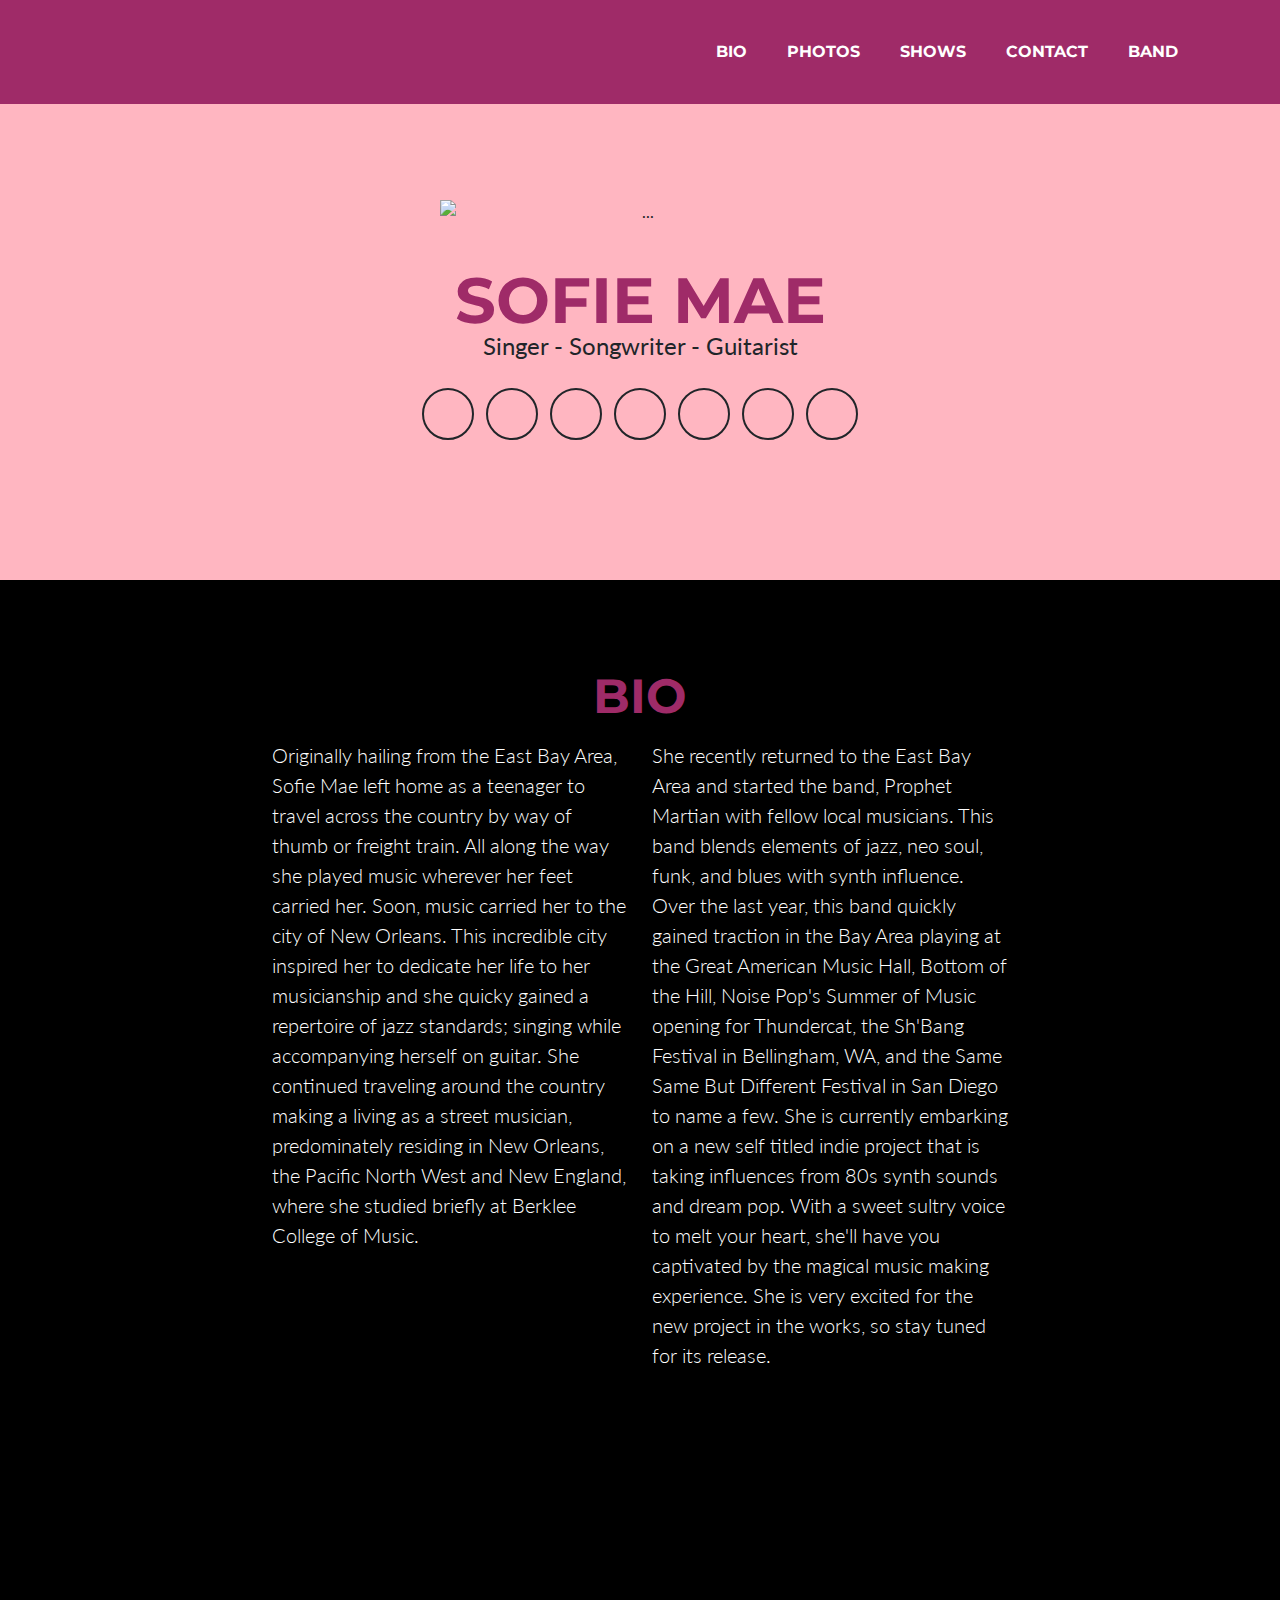
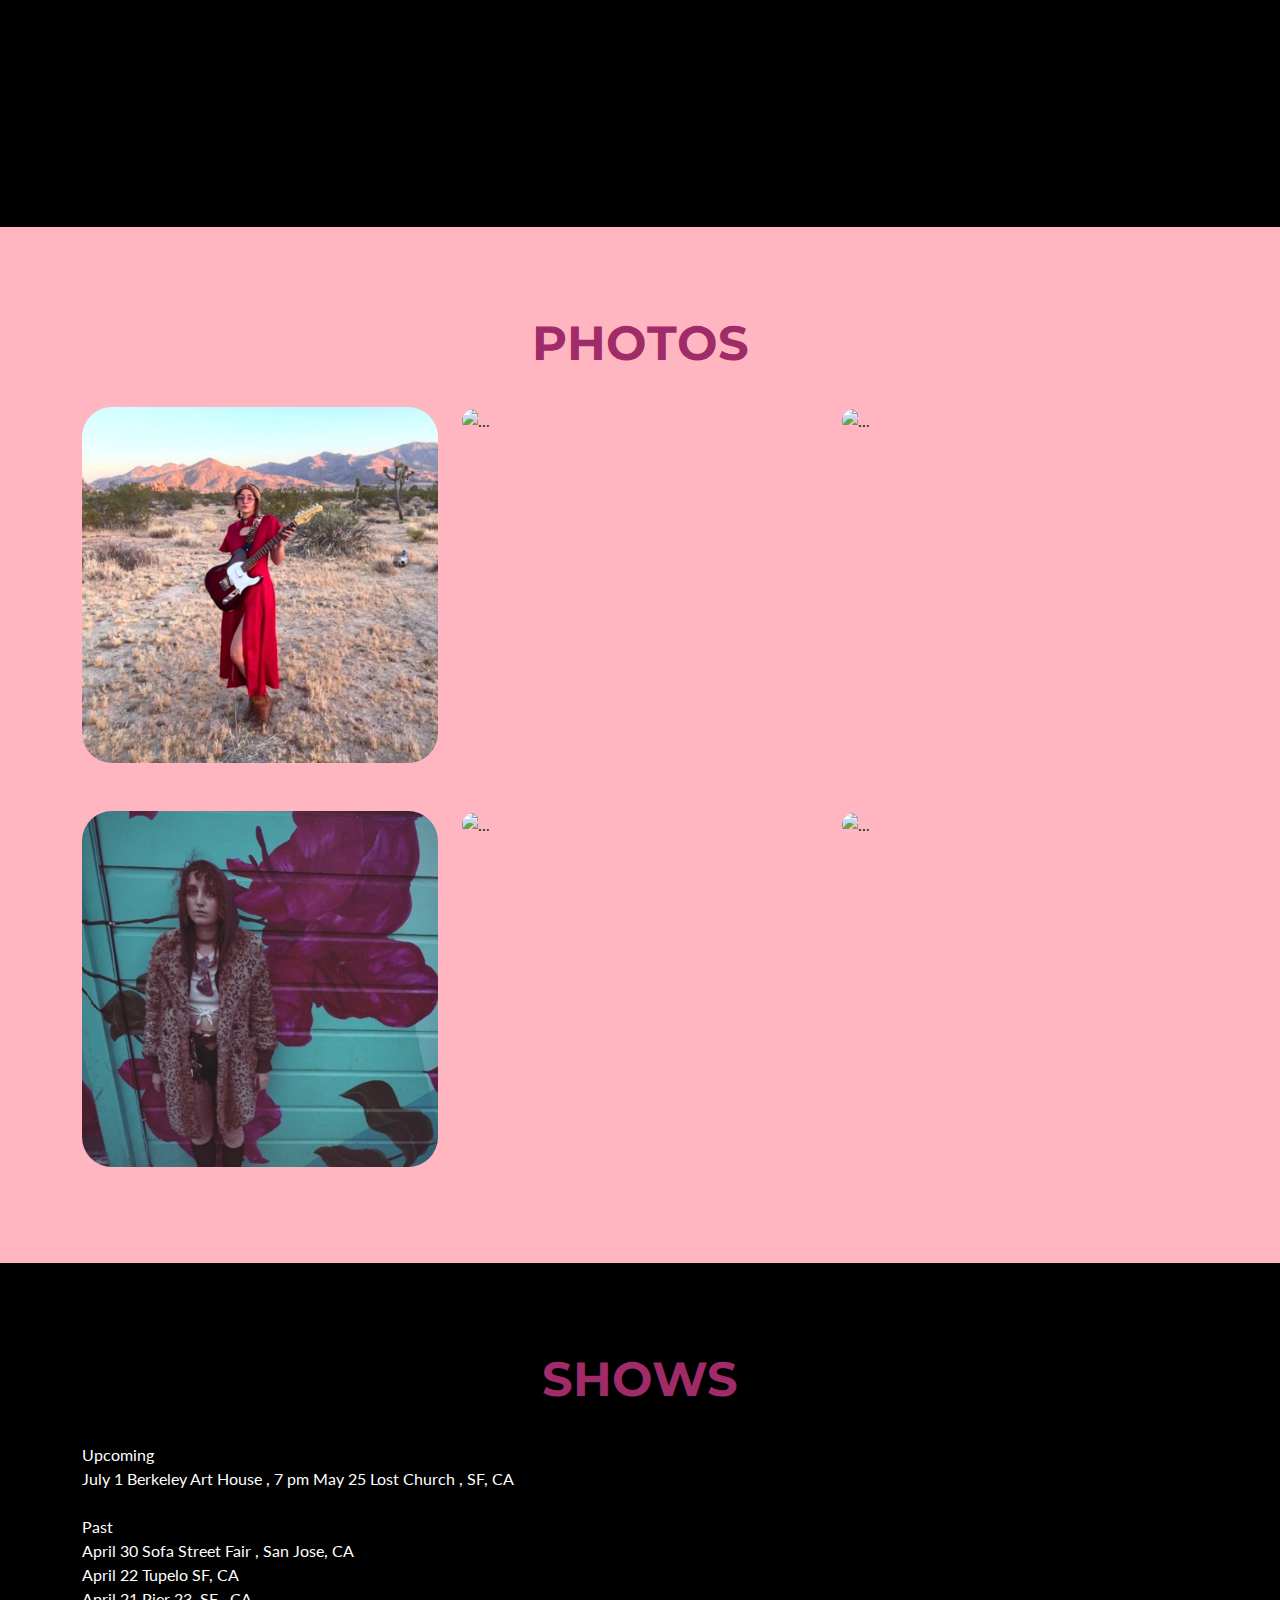
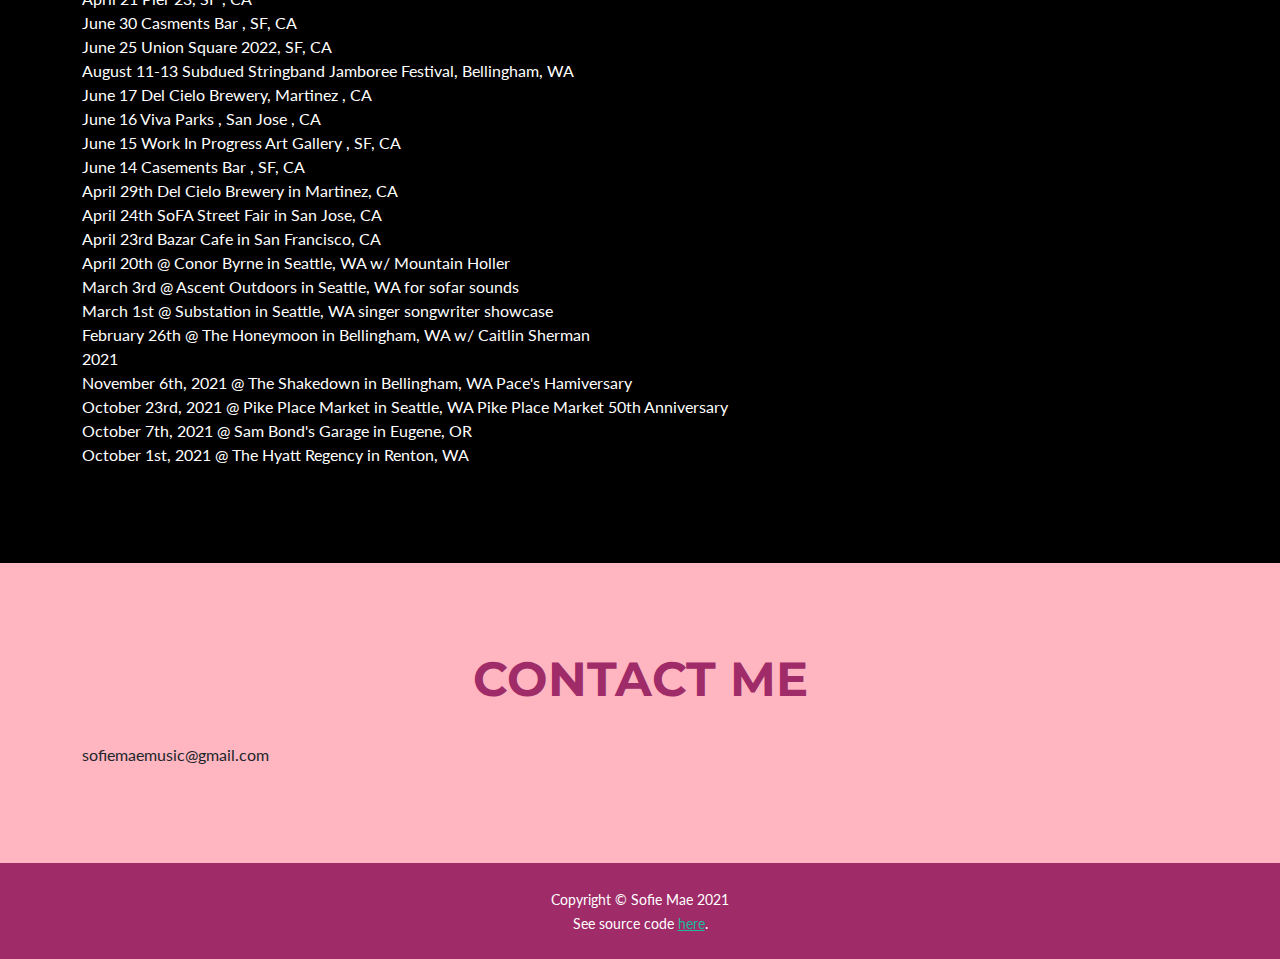
==== commit 9f899a8a: "Update index.html" ====
--- a/index.html
+++ b/index.html
@@ -66,26 +66,43 @@
             </div>
         </header>
         <!-- Bio Section-->
-        <section class="page-section about bg-gray text-white" id="bio">
+        <section class="page-section about bg-black text-white" id="bio">
             <div class="container">
                 <!-- Bio Section Heading-->
                 <h2 class="page-section-heading text-center text-uppercase text-secondary mb-0">Bio</h2>
                 <br>
                 <!-- Bio Section Content-->
                 <div class="row">
-                    <div class="col-lg-4 ms-auto"><p class="lead"> Hailing originally from the East Bay Area, Sofie Mae left home as a teenager to 
-                        travel across teh country by way of thumb or freight train.  All along the way she played music wherever her feet carried her.
-                        Soon music carried her to the city of New Orleans.  This city inspired her to dedicate her life to her musicianship.  She spent 
-                        years traveling around the country making a living as a street musician.
-</p></div>
-                    <div class="col-lg-4 me-auto"><p class="lead"> Some of her favorite musical influences include, Ella Fitagerald, Prince, Sam Cooke, and D’Angelo.                         
-                         With a voice to melt your heart, she’ll have you captivated by the magical music making experience, full of soulful melodies and jazzy runs.
-                         Eventually making her way back to Oakland, CA, where is she is now based, she performs regularly with her band.  
-                         They are currently working on some brand new material for your listening pleasure. <3
-</p></div>
+                    <div class="col-lg-4 ms-auto"><p class="lead"> Originally hailing from the East Bay Area, Sofie Mae left home as a teenager to 
+                        travel across the country by way of thumb or freight train.  All along the way she played music wherever her feet carried her.
+                        Soon, music carried her to the city of New Orleans.  This incredible city inspired her to dedicate her life to her musicianship and she quicky gained
+                        a repertoire of jazz standards; singing while accompanying herself on guitar.  She continued
+                        traveling around the country making a living as a street musician, predominately residing in New Orleans, the Pacific North West and New England, where she studied 
+                        briefly at Berklee College of Music.
+                        </p>
+                    </div>
+                    <div class="col-lg-4 me-auto"><p class="lead"> She recently returned to the East Bay Area and started the band, Prophet Martian with fellow local musicians. This band
+                         blends elements of jazz, neo soul, funk, and blues with synth influence.  Over the last year, this band quickly gained traction in the Bay Area playing at the 
+                         Great American Music Hall, Bottom of the Hill, Noise Pop's Summer of Music opening for Thundercat, the Sh'Bang Festival in Bellingham, WA, and the Same Same But 
+                         Different Festival in San Diego to name a few.  She is currently embarking on a new self titled indie project that is taking influences from 80s synth sounds and 
+                         dream pop.  With a sweet sultry voice to melt your heart, she'll have you captivated by the magical music making experience.  She is very excited for the new project
+                         in the works, so stay tuned for its release.
+
+                     </p>
+                    </div>
                 </div>
                 <br>
-                <iframe width="100%" height="300" scrolling="no" frameborder="no" allow="autoplay" src="https://w.soundcloud.com/player/?url=https%3A//api.soundcloud.com/playlists/1343465968&color=%23d894ac&auto_play=false&hide_related=false&show_comments=true&show_user=true&show_reposts=false&show_teaser=true&visual=true"></iframe><div style="font-size: 10px; color: #cccccc;line-break: anywhere;word-break: normal;overflow: hidden;white-space: nowrap;text-overflow: ellipsis; font-family: Interstate,Lucida Grande,Lucida Sans Unicode,Lucida Sans,Garuda,Verdana,Tahoma,sans-serif;font-weight: 100;"><a href="https://soundcloud.com/sofiemae" title="Sofie Mae" target="_blank" style="color: #cccccc; text-decoration: none;">Sofie Mae</a> · <a href="https://soundcloud.com/sofiemae/sets/above-the-clouds" title="Above The Clouds" target="_blank" style="color: #cccccc; text-decoration: none;">Above The Clouds</a></div>
+                <div class="row gx-5 align-items-center">
+                    <div class="col-lg-6">
+                        <iframe width="560" height="315" src="https://www.youtube.com/embed/hsO0mV_W0p0" title="YouTube video player" frameborder="0" allow="accelerometer; autoplay; clipboard-write; encrypted-media; gyroscope; picture-in-picture; web-share" allowfullscreen></iframe>
+                    </div>
+                    <div class="col-lg-6">
+                        <iframe width="560" height="315" src="https://www.youtube.com/embed/391ldFhohDA" title="YouTube video player" frameborder="0" allow="accelerometer; autoplay; clipboard-write; encrypted-media; gyroscope; picture-in-picture" allowfullscreen></iframe>
+                    </div>
+                </div>
+
+                
+                
             </div>
         </section>
         <!-- Photos Section-->
@@ -140,7 +157,7 @@
             </div>
         </section>
         <!-- Shows Section-->
-        <section class="page-section mb-0 bg-gray text-white" id="shows">
+        <section class="page-section mb-0 bg-black text-white" id="shows">
             <div class="container">
                 <!-- Shows Section Heading-->
                 <h2 class="page-section-heading text-center text-uppercase text-secondary mb-0">Shows</h2>
@@ -210,10 +227,6 @@
               
                October 1st, 2021 @ The Hyatt Regency in Renton, WA<br>
                 
-                
-                <br><br><br>
-                
-                <center><iframe width="560" height="315" src="https://www.youtube.com/embed/391ldFhohDA" title="YouTube video player" frameborder="0" allow="accelerometer; autoplay; clipboard-write; encrypted-media; gyroscope; picture-in-picture" allowfullscreen></iframe></center>
             </div>
         </section>
          <!-- Contact Section-->
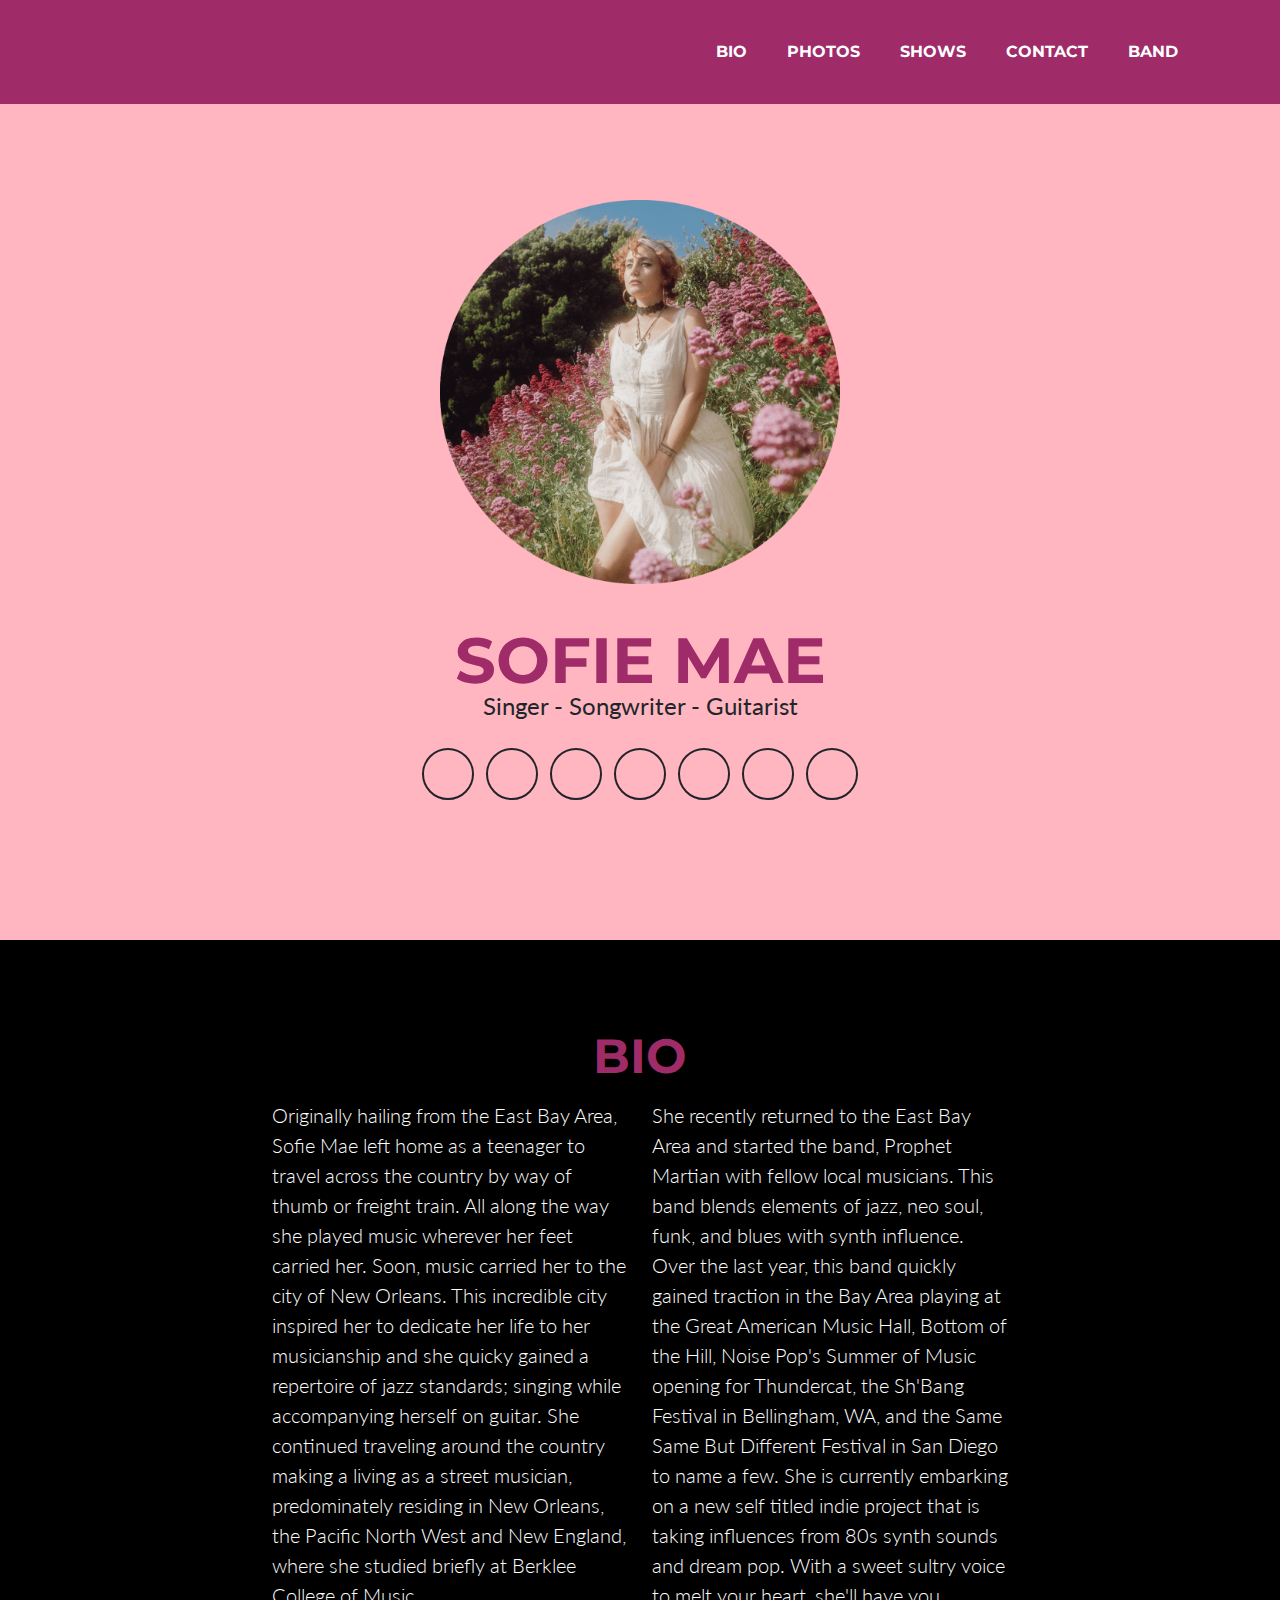
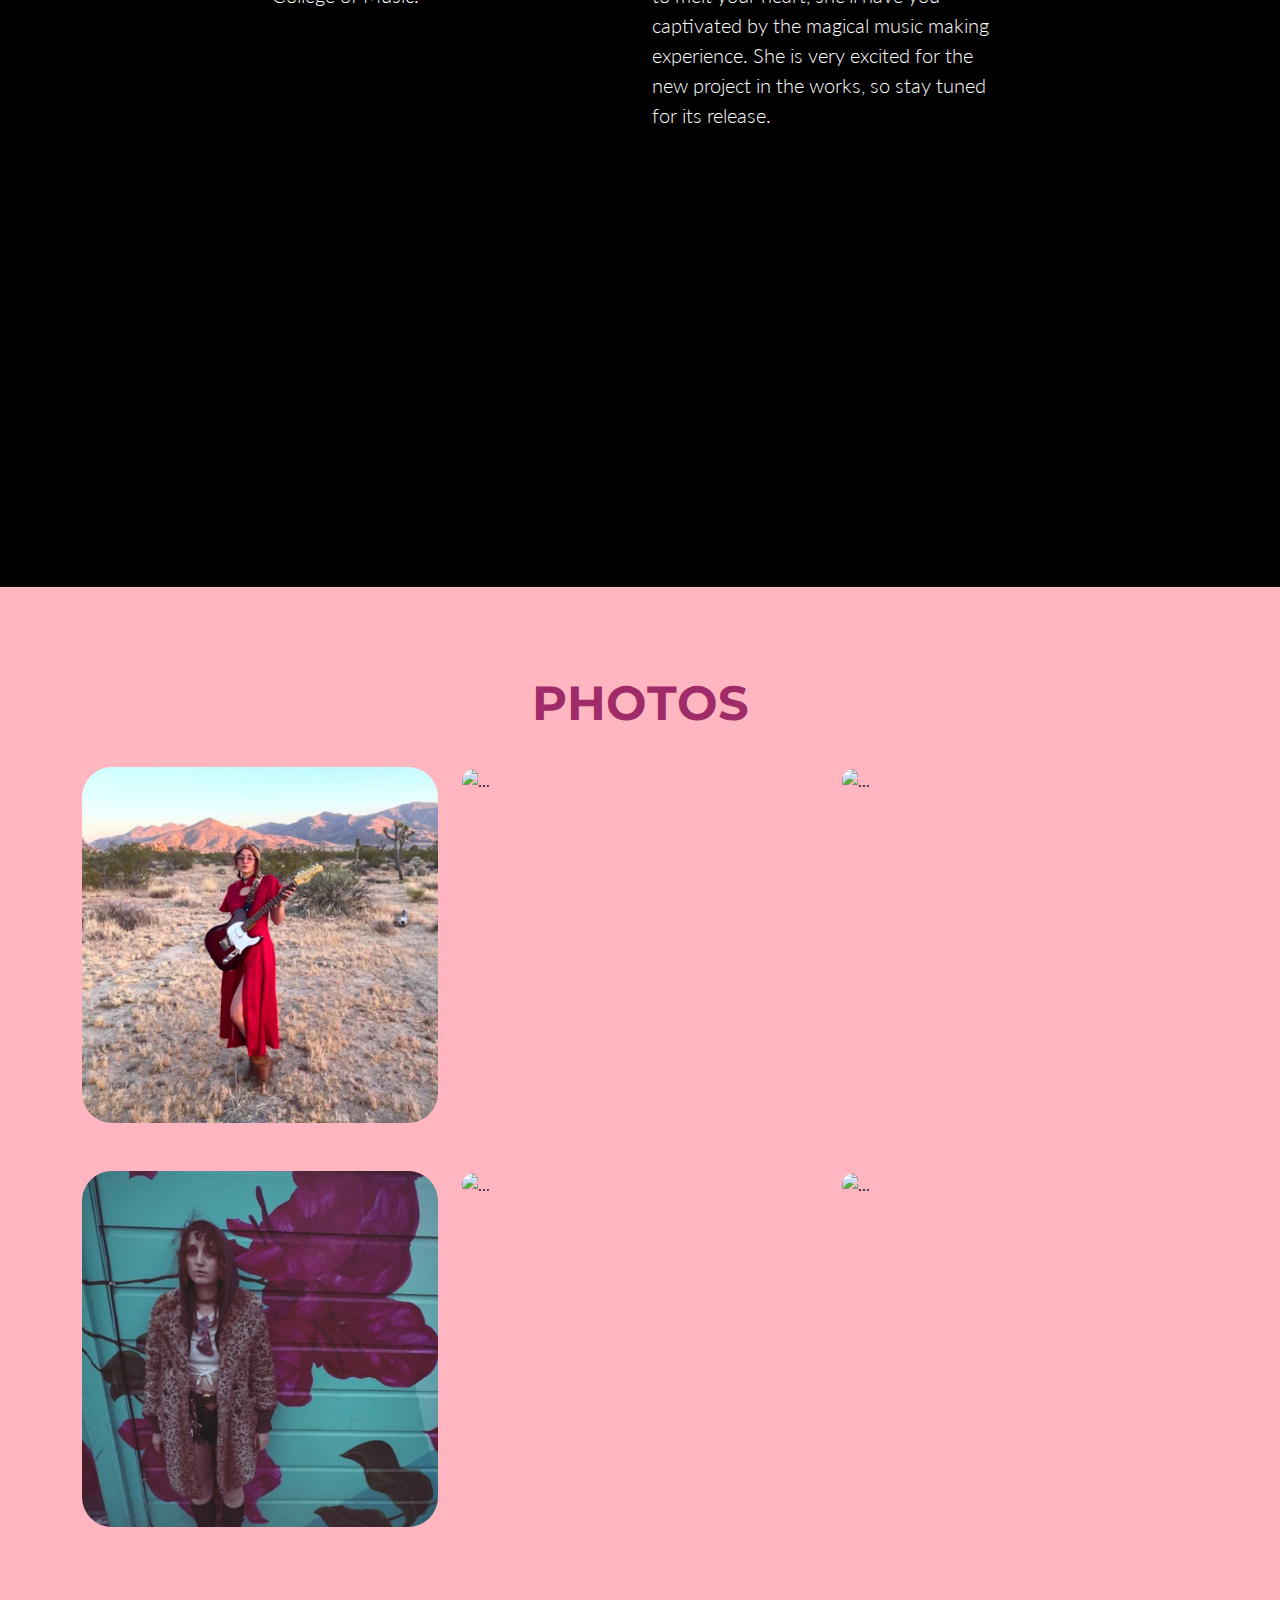
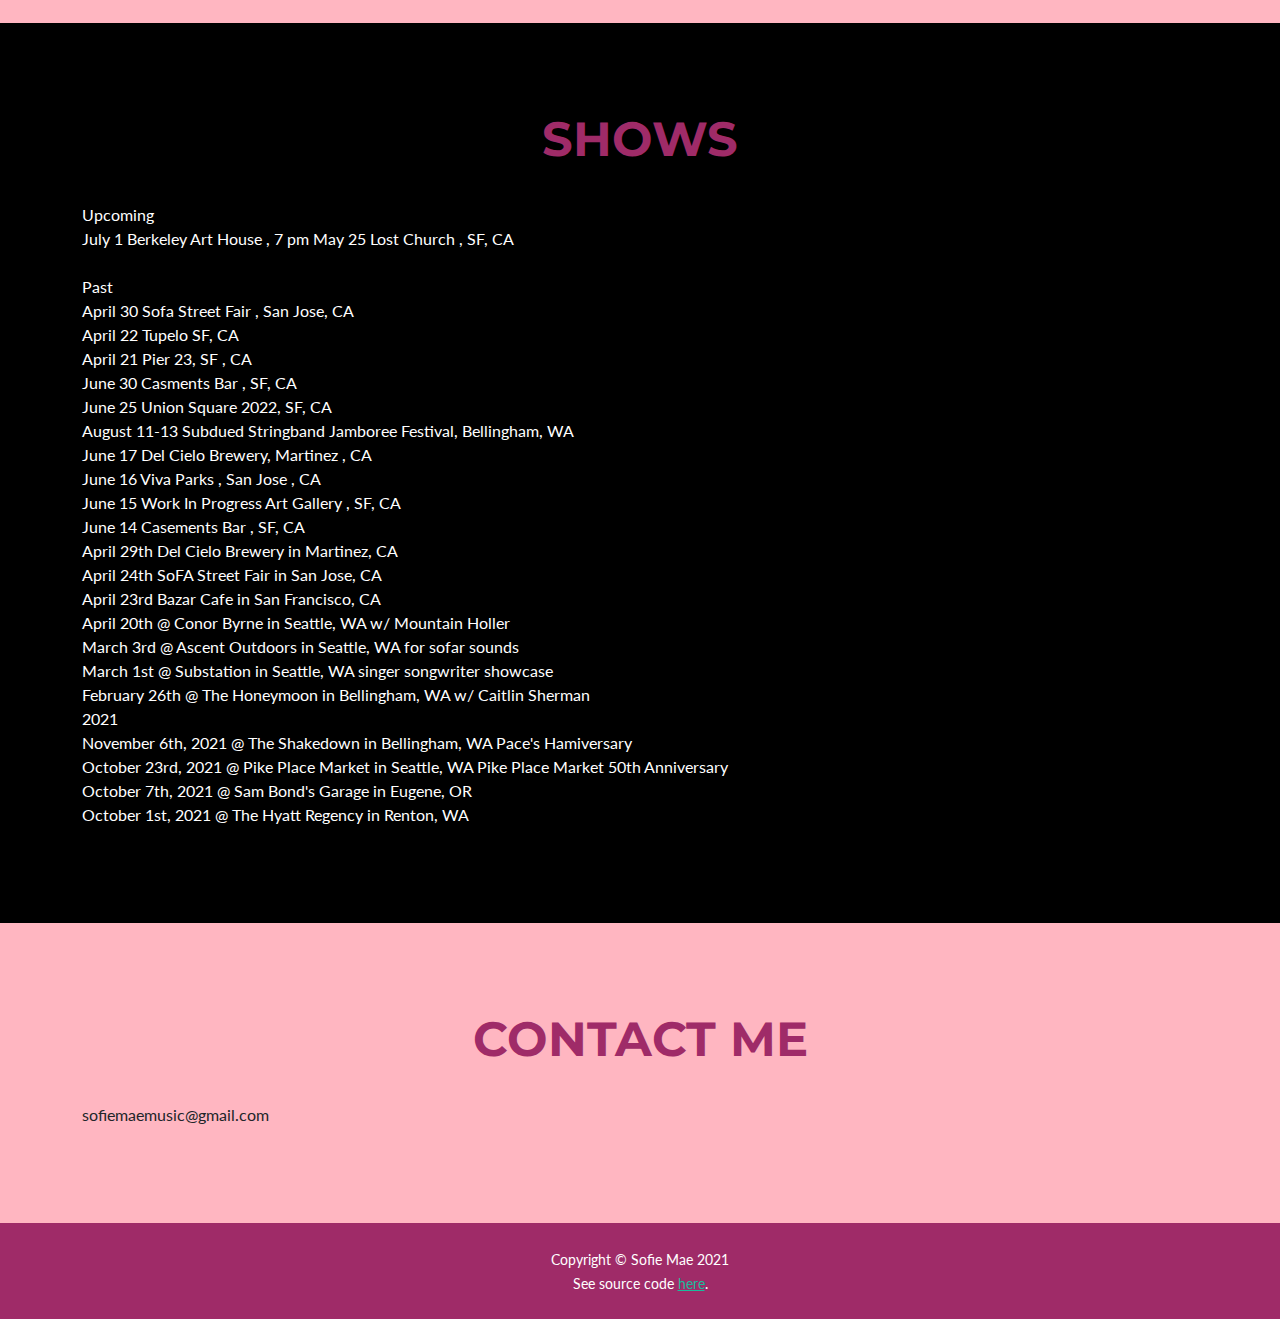
==== commit cebcc2de: "add new headshot and put it in index" ====
--- a/index.html
+++ b/index.html
@@ -40,7 +40,7 @@
         <header class="masthead bg-primary text-center">
             <div class="container d-flex align-items-center flex-column">
                 <!-- Masthead Avatar Image-->
-                <img class="masthead-avatar mb-5" src="assets/img/sofiemae_headshot.png" alt="..." />
+                <img class="masthead-avatar mb-5" src="assets/img/sofiemae_headshot_2.png" alt="..." />
                 <!-- Masthead Heading-->
                 <h1 class="masthead-heading text-uppercase text-secondary mb-0">Sofie Mae</h1>
                 <!-- Icon Divider-->
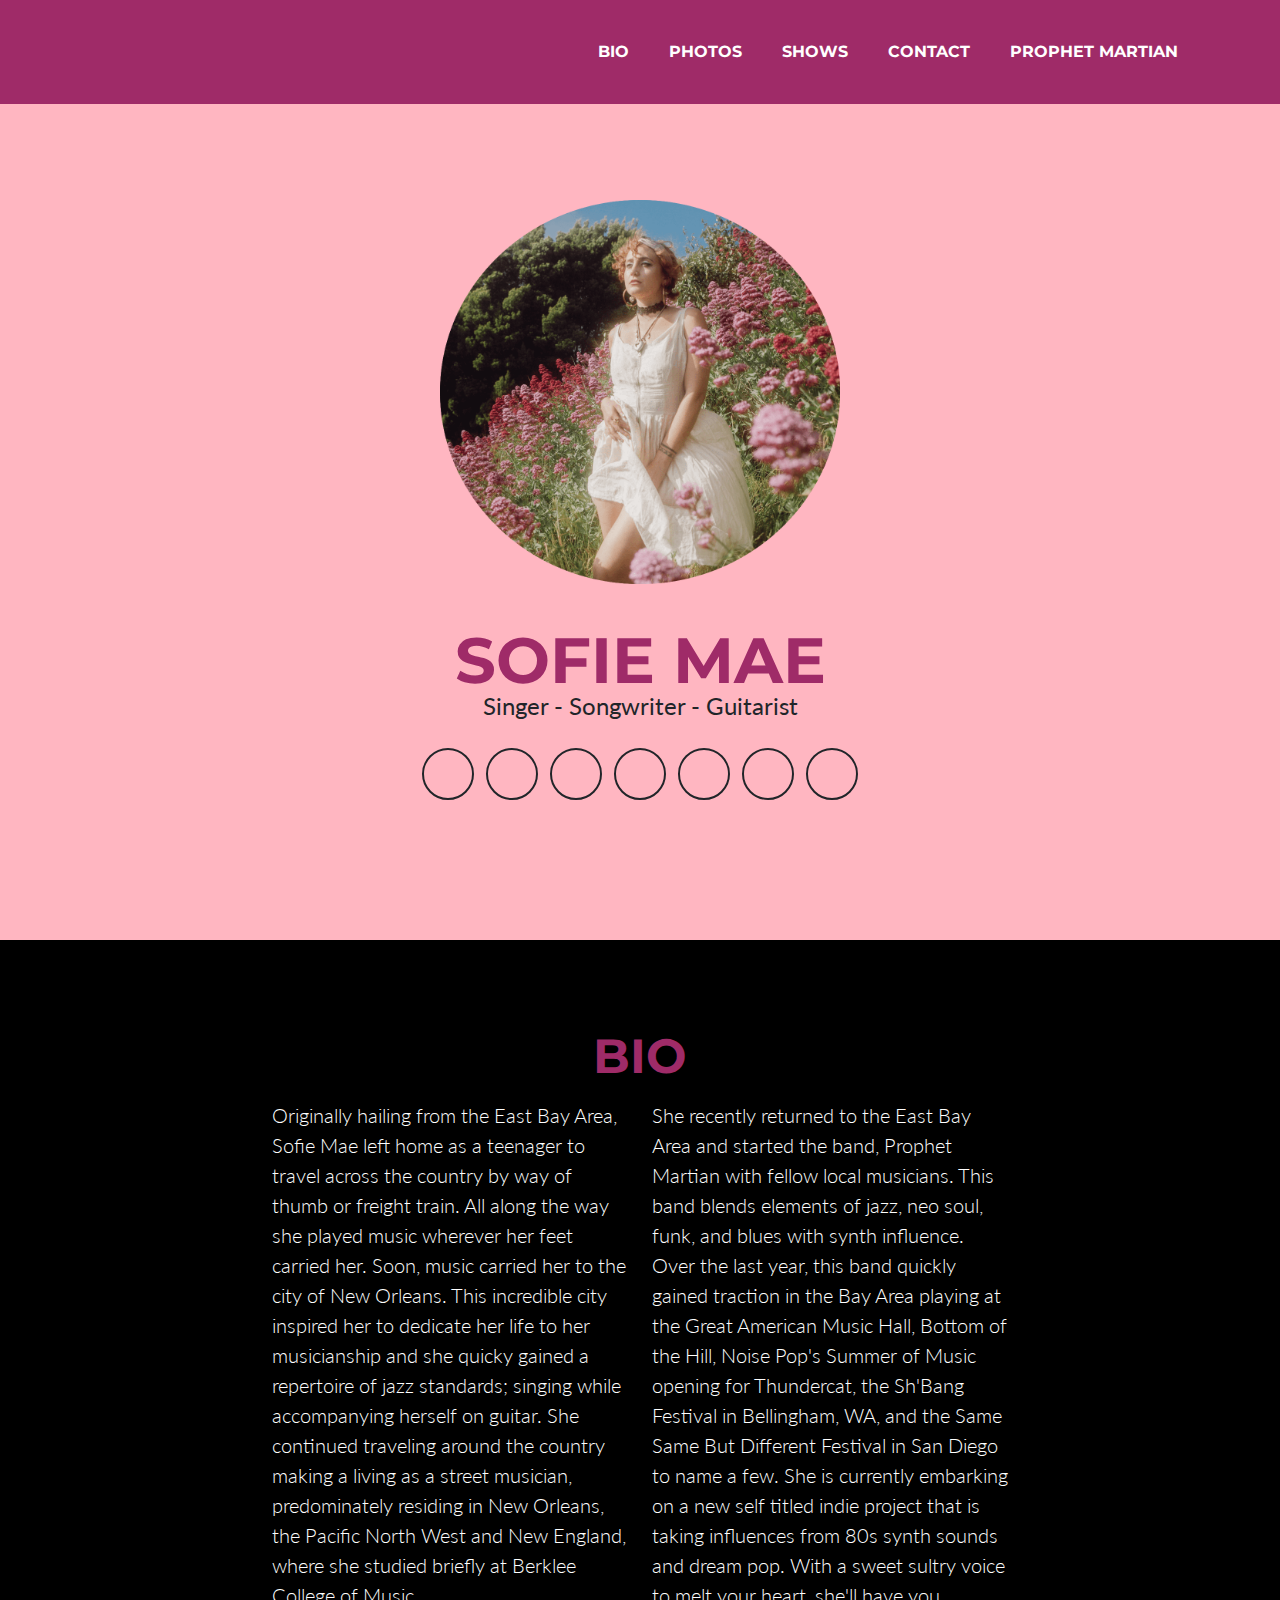
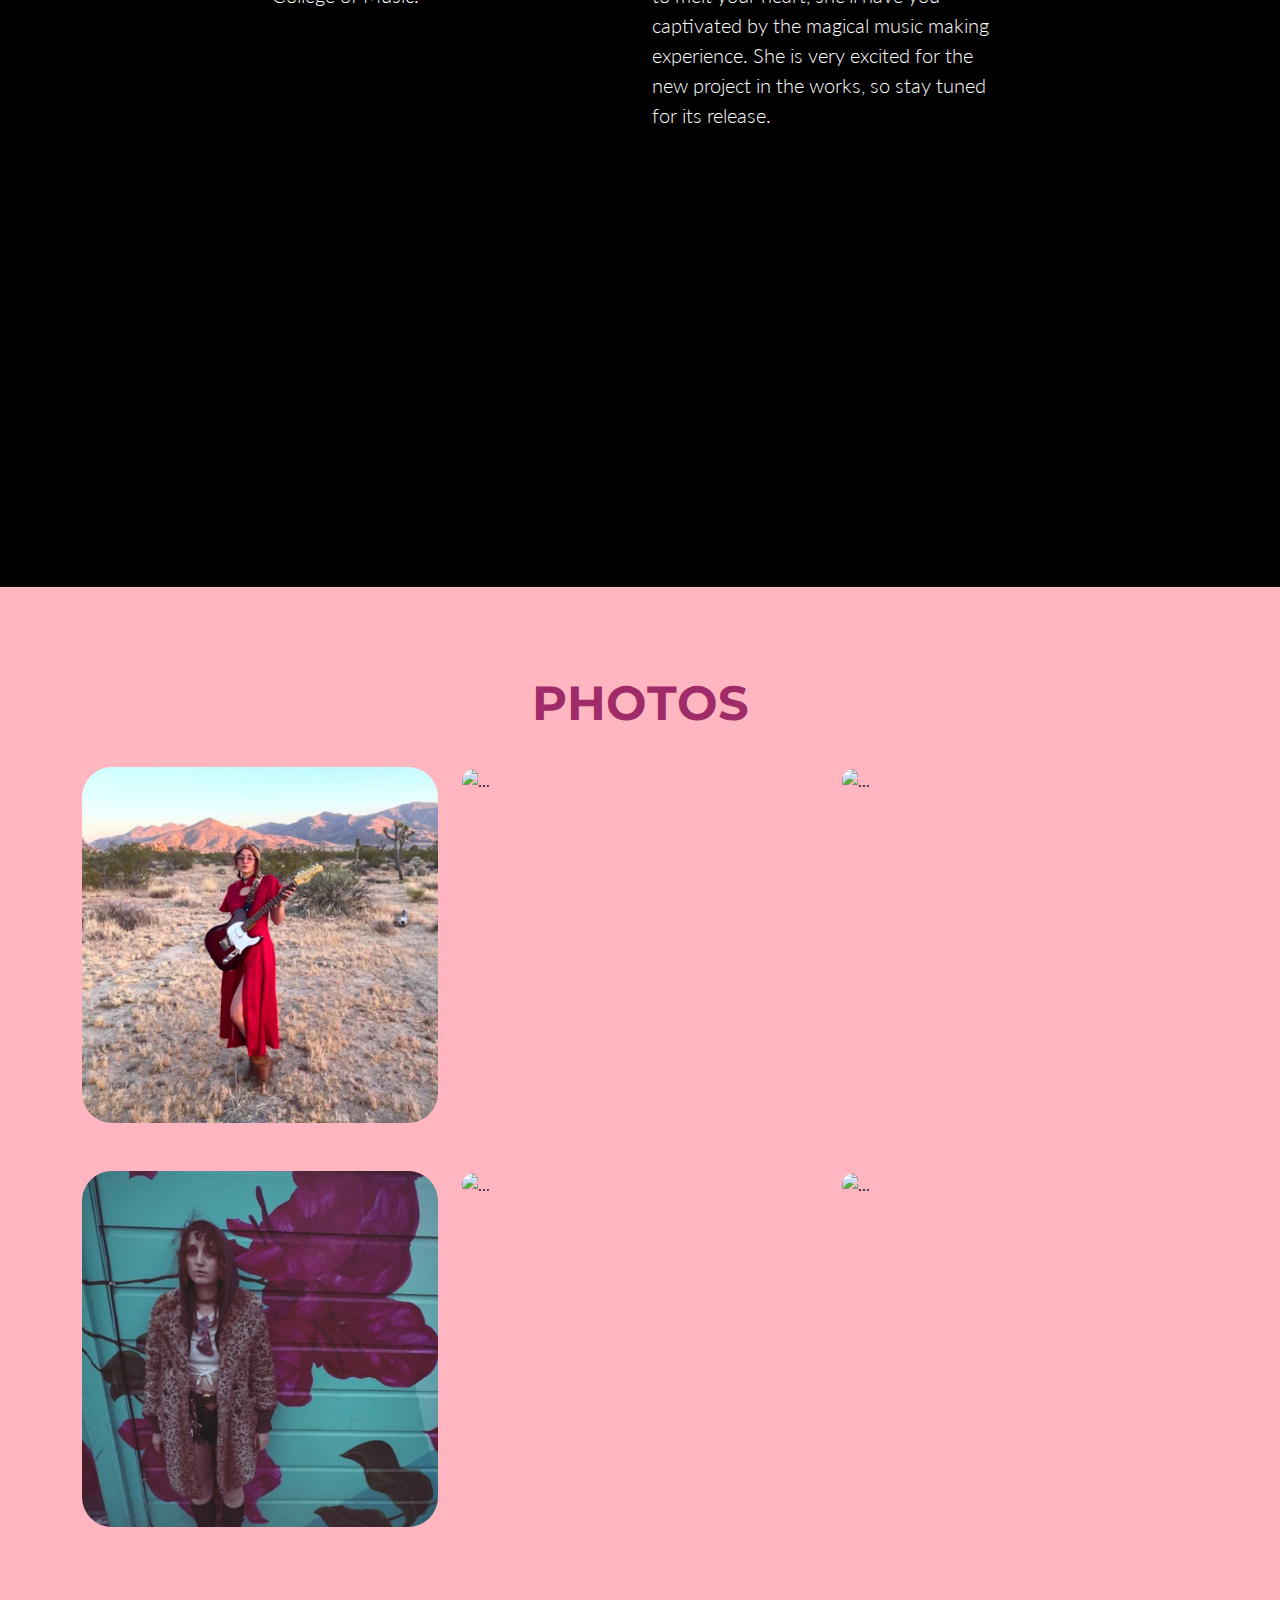
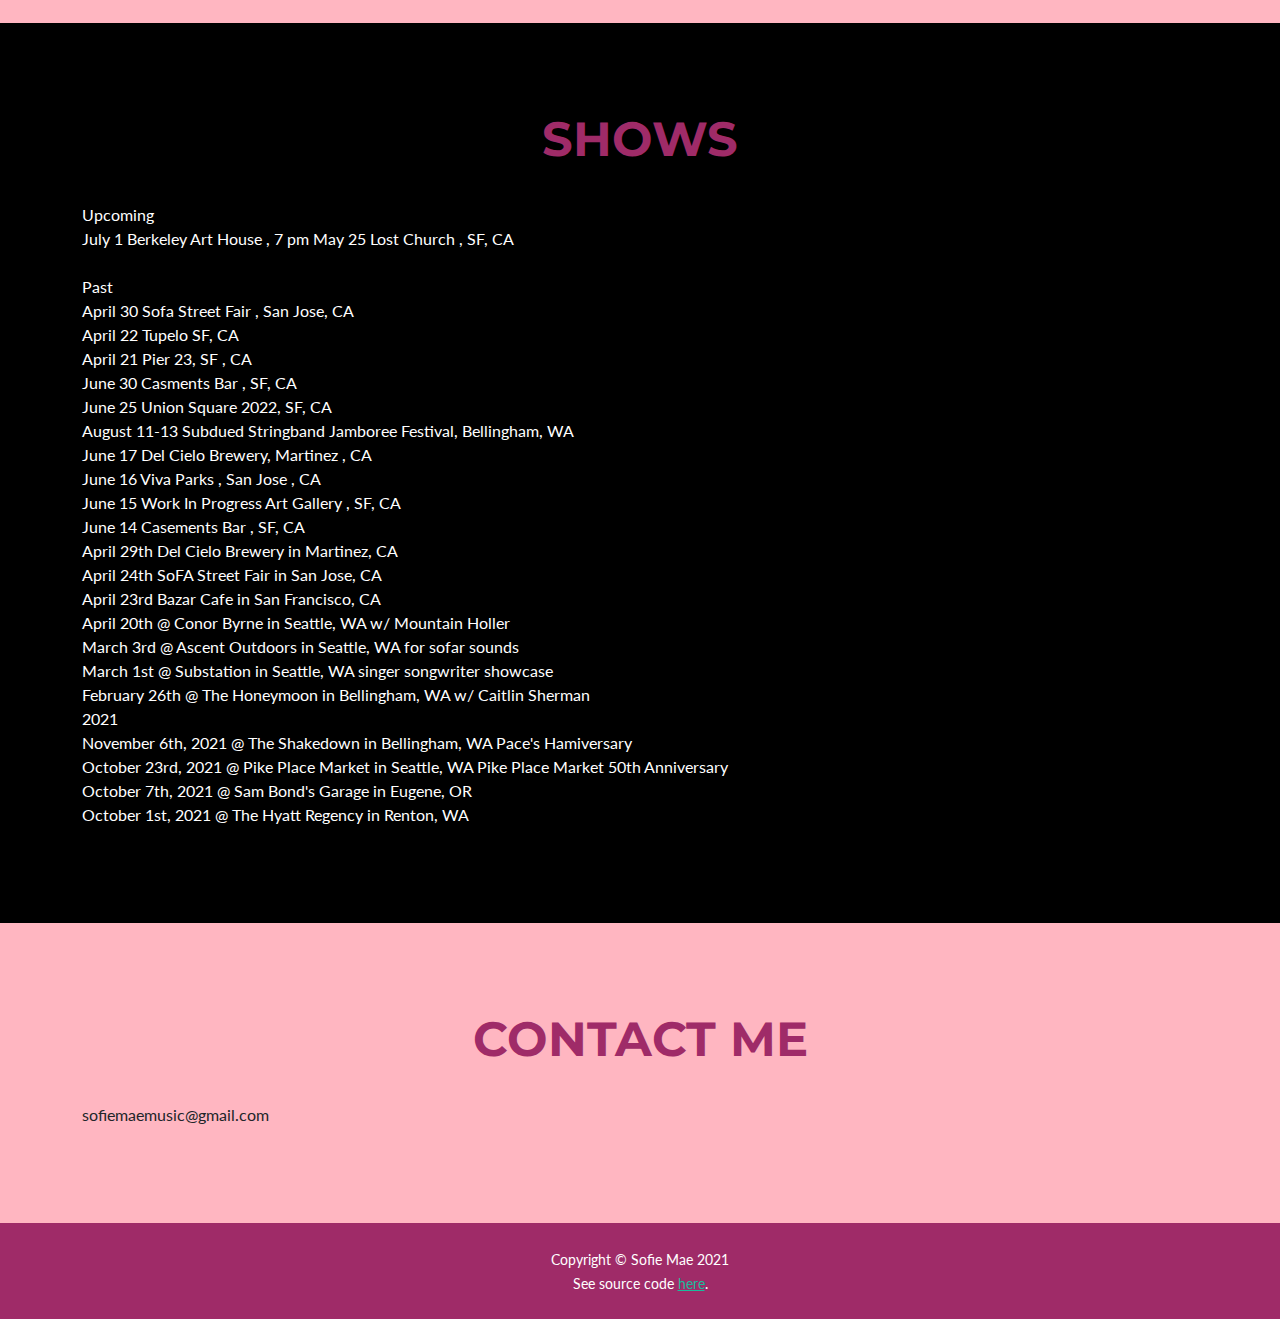
==== commit 6097528f: "update band link to prophet martian website" ====
--- a/index.html
+++ b/index.html
@@ -31,7 +31,7 @@
                         <li class="nav-item mx-0 mx-lg-1"><a class="nav-link py-3 px-0 px-lg-3 rounded" href="#photos">Photos</a></li>
                         <li class="nav-item mx-0 mx-lg-1"><a class="nav-link py-3 px-0 px-lg-3 rounded" href="#shows">Shows</a></li>
                         <li class="nav-item mx-0 mx-lg-1"><a class="nav-link py-3 px-0 px-lg-3 rounded" href="#contact">Contact</a></li>
-                        <li class="nav-item mx-0 mx-lg-1"><a class="nav-link py-3 px-0 px-lg-3 rounded" href="./band/index.html">Band</a></li>
+                        <li class="nav-item mx-0 mx-lg-1"><a class="nav-link py-3 px-0 px-lg-3 rounded" href="https://prophetmartian.com/">Prophet Martian</a></li>
                     </ul>
                 </div>
             </div>
